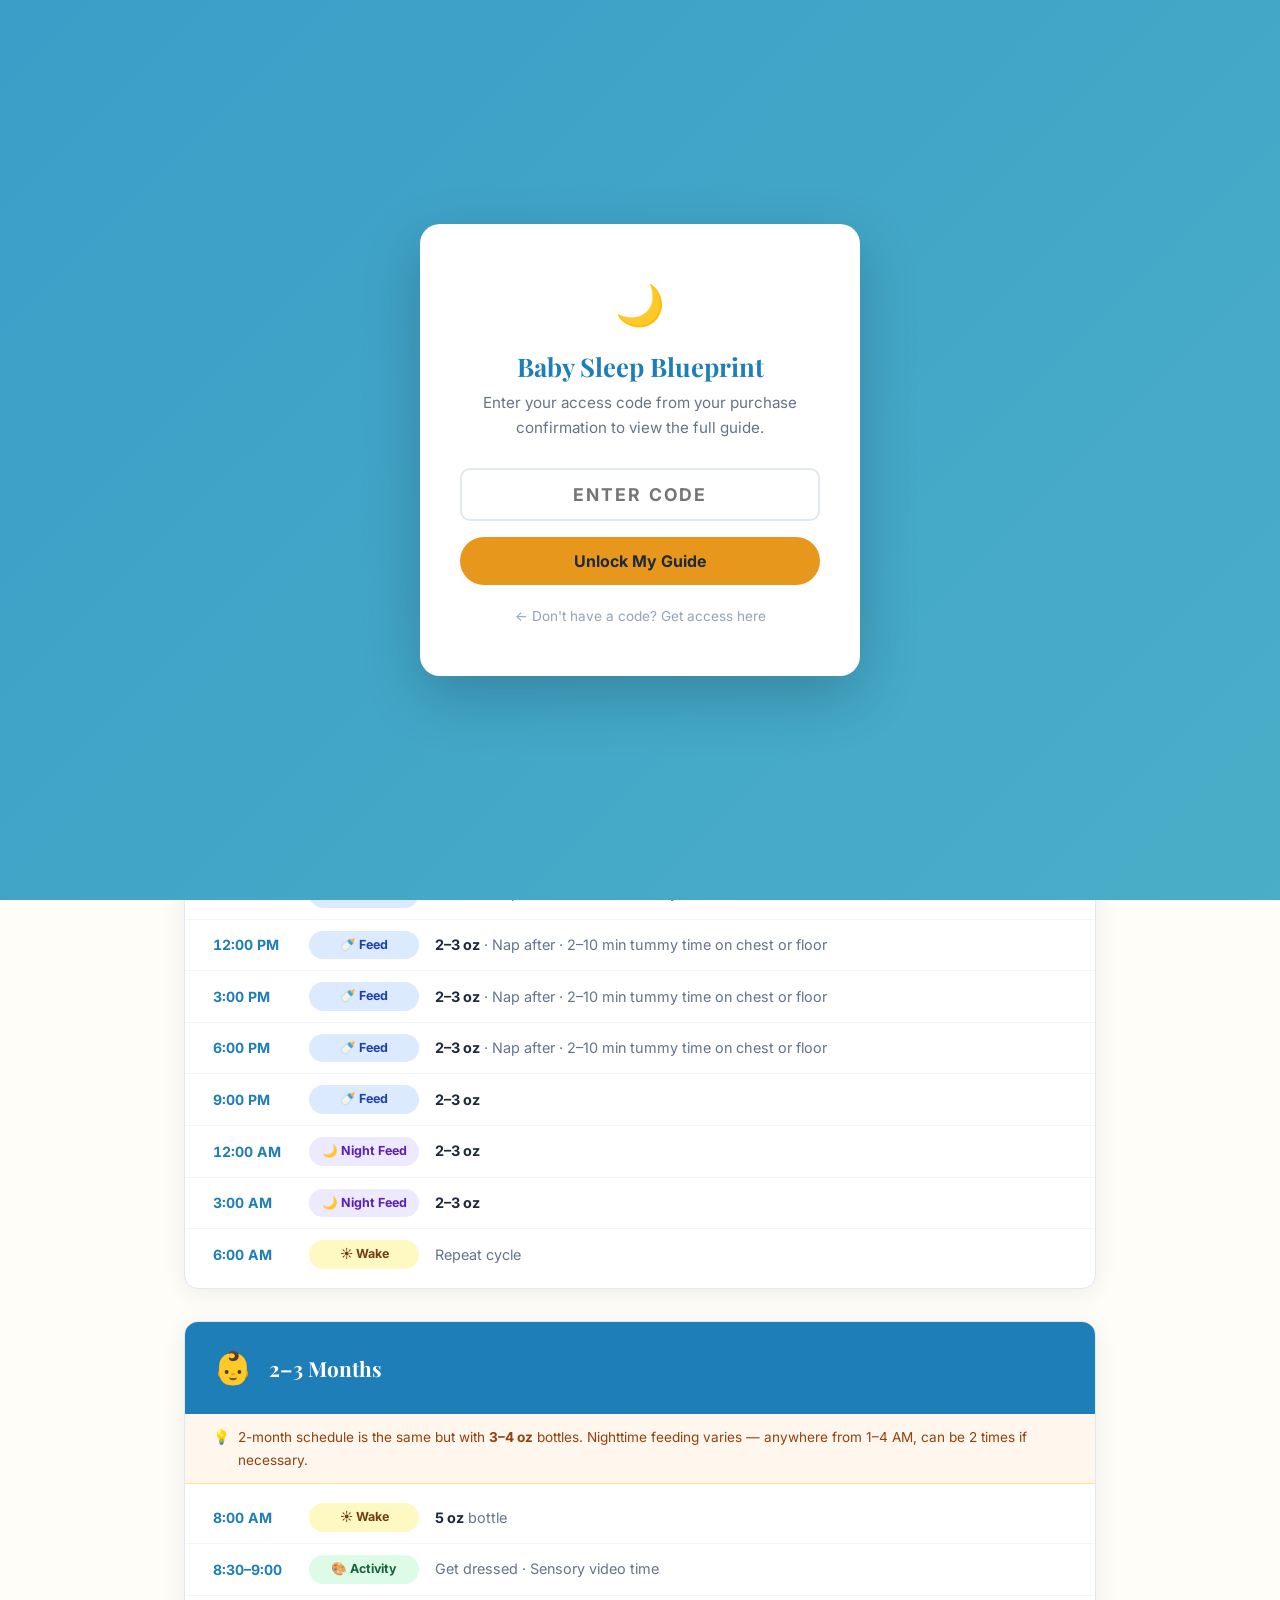
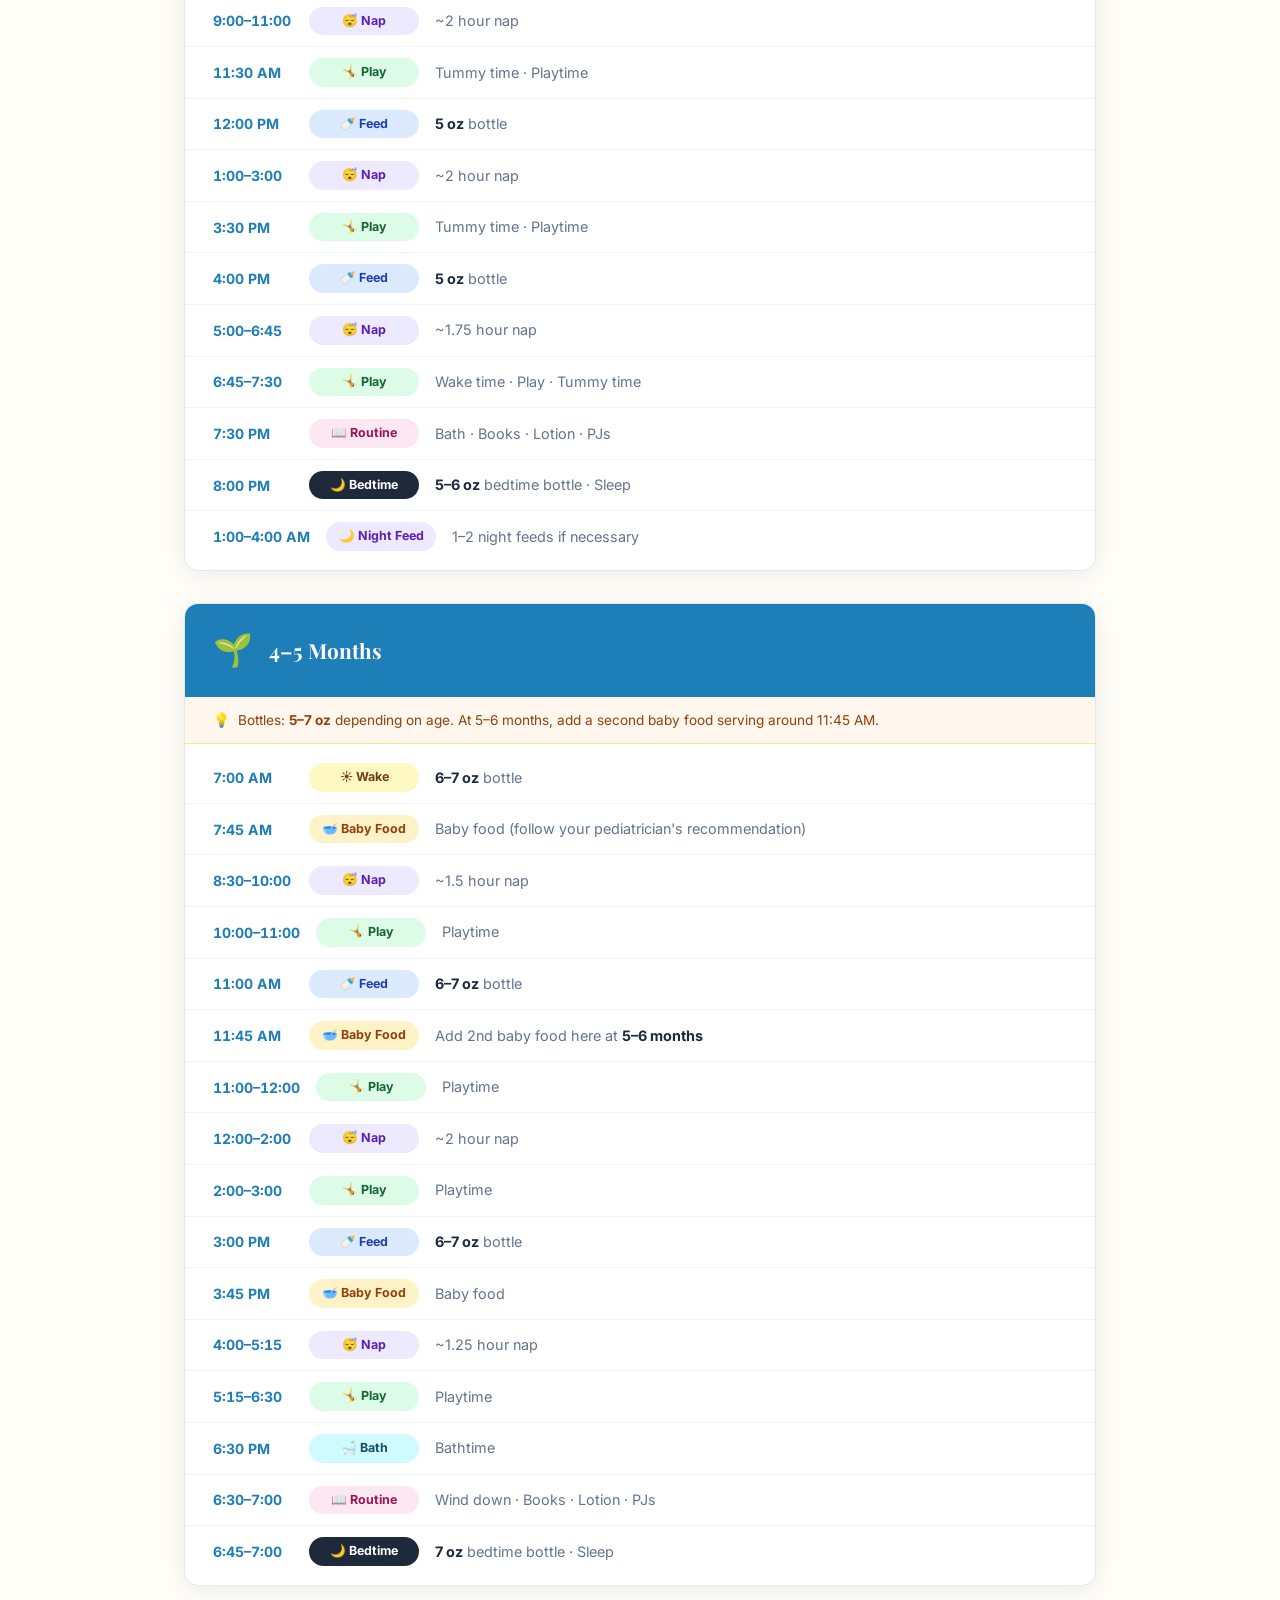
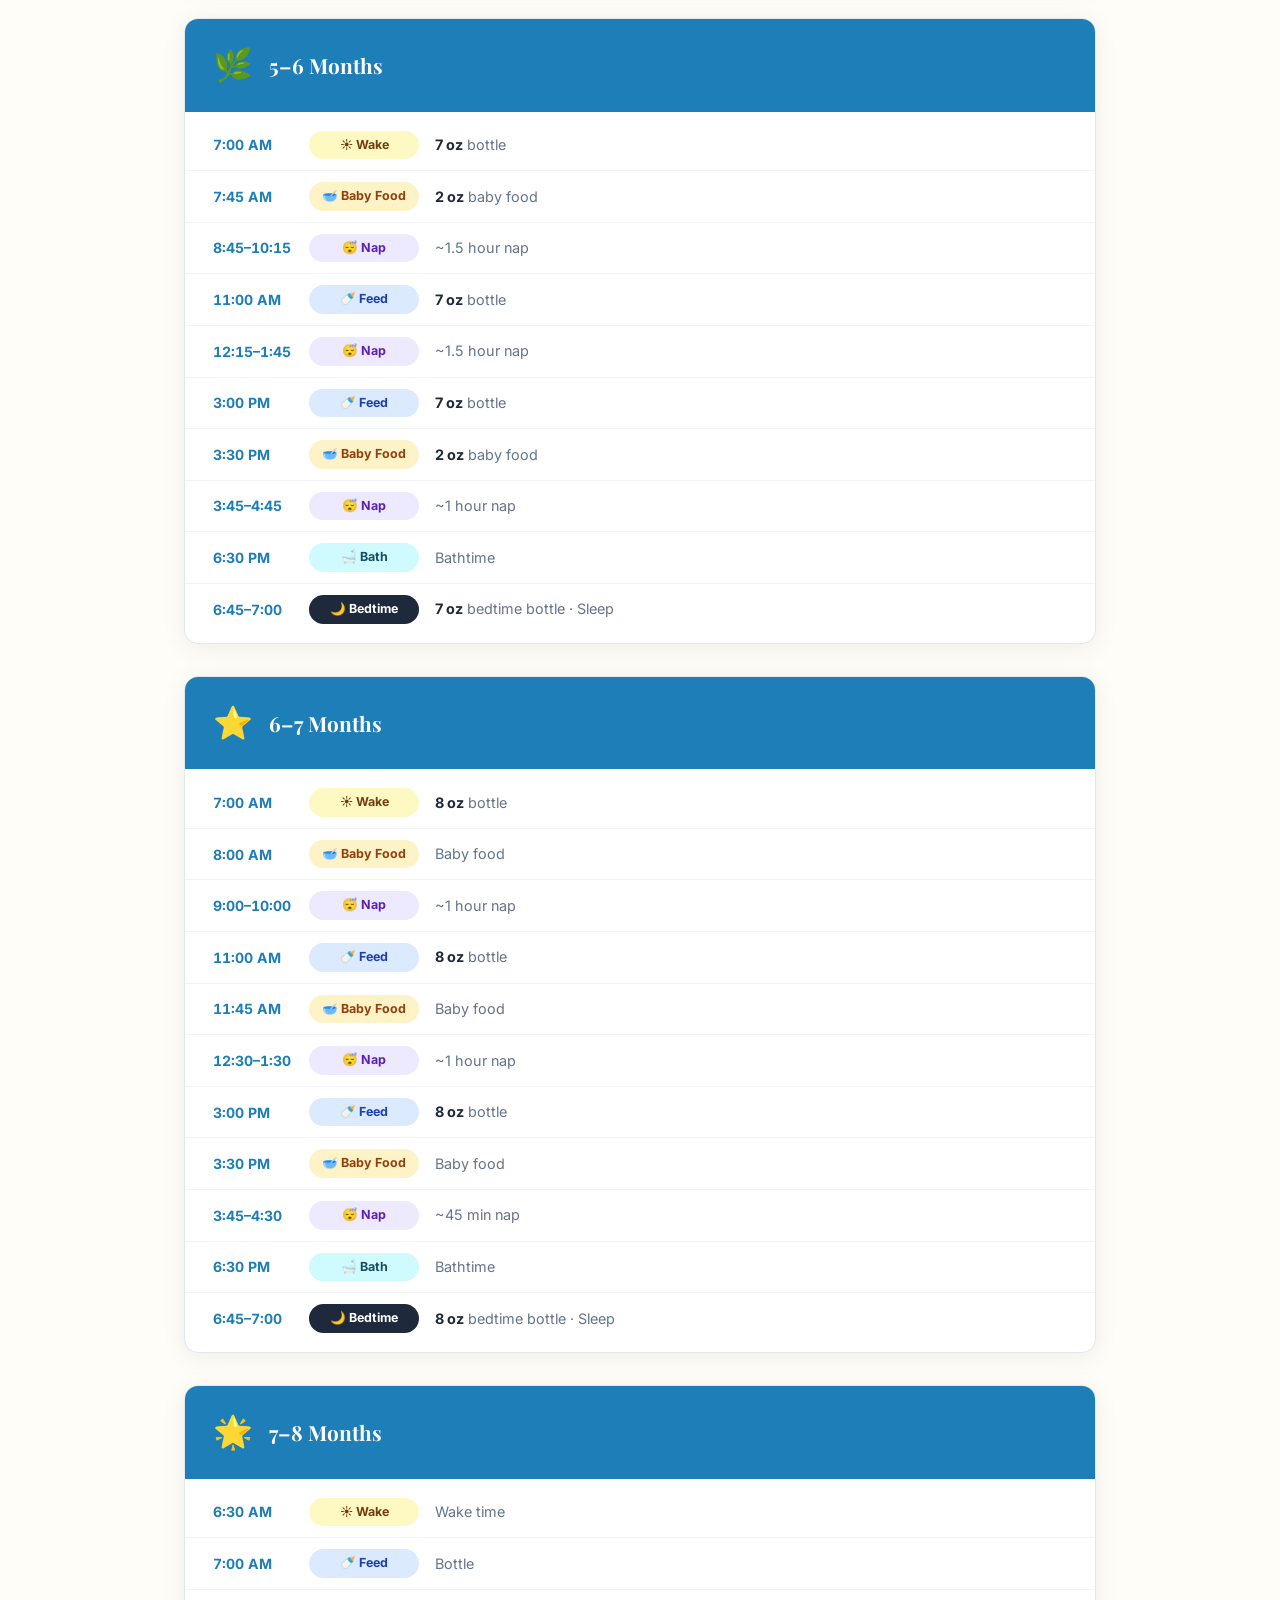
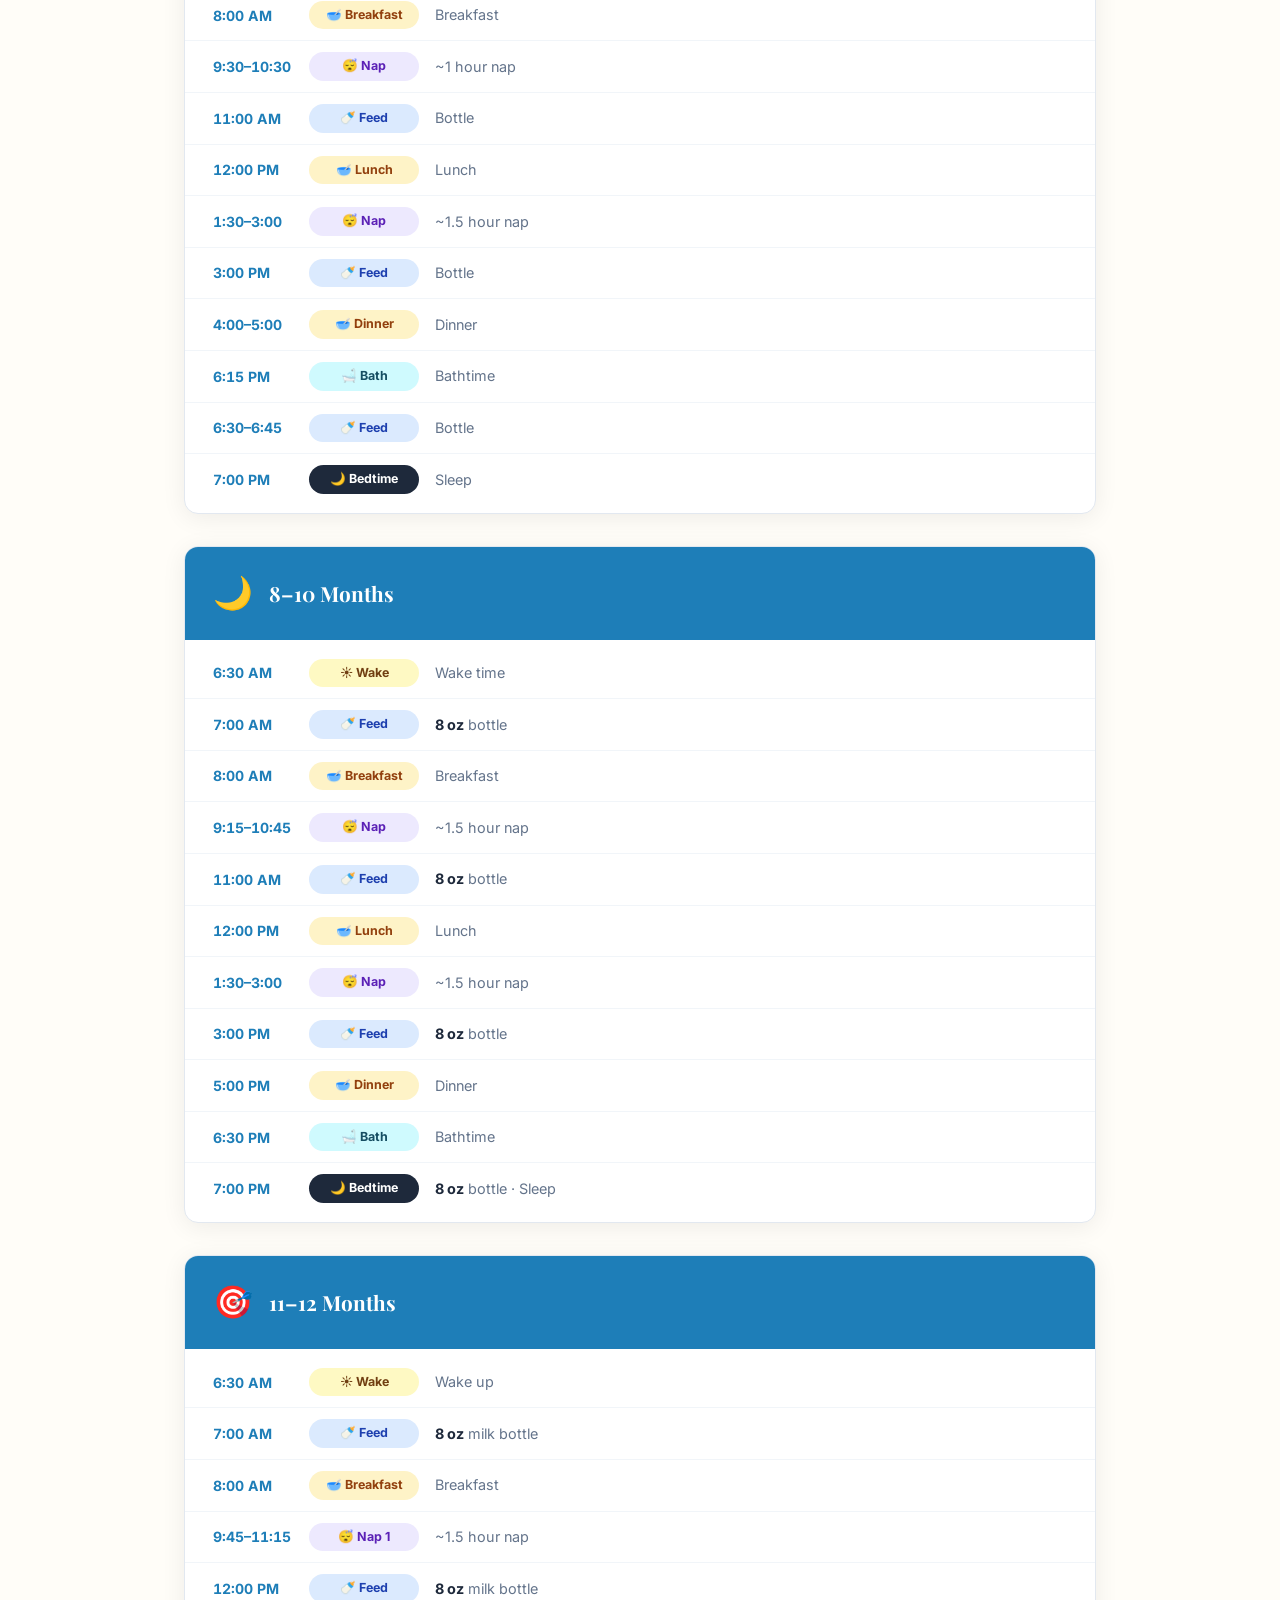
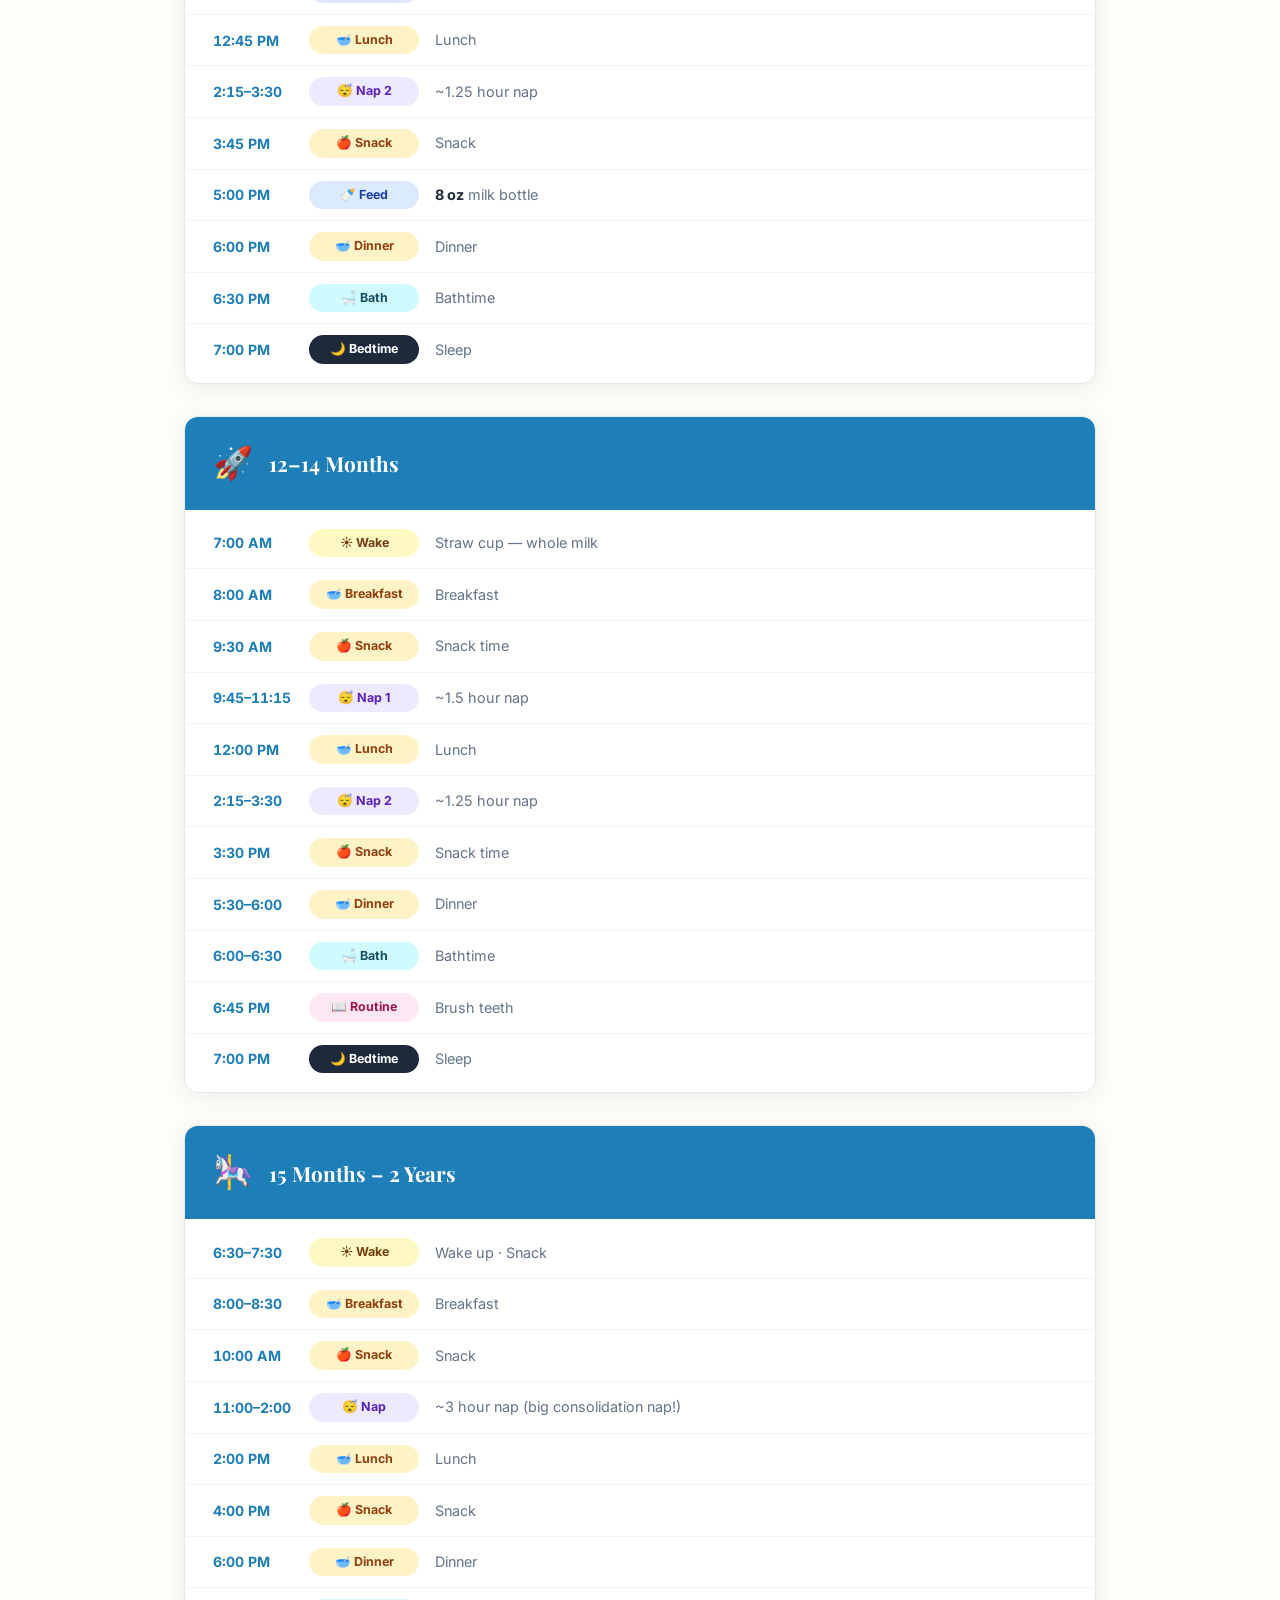
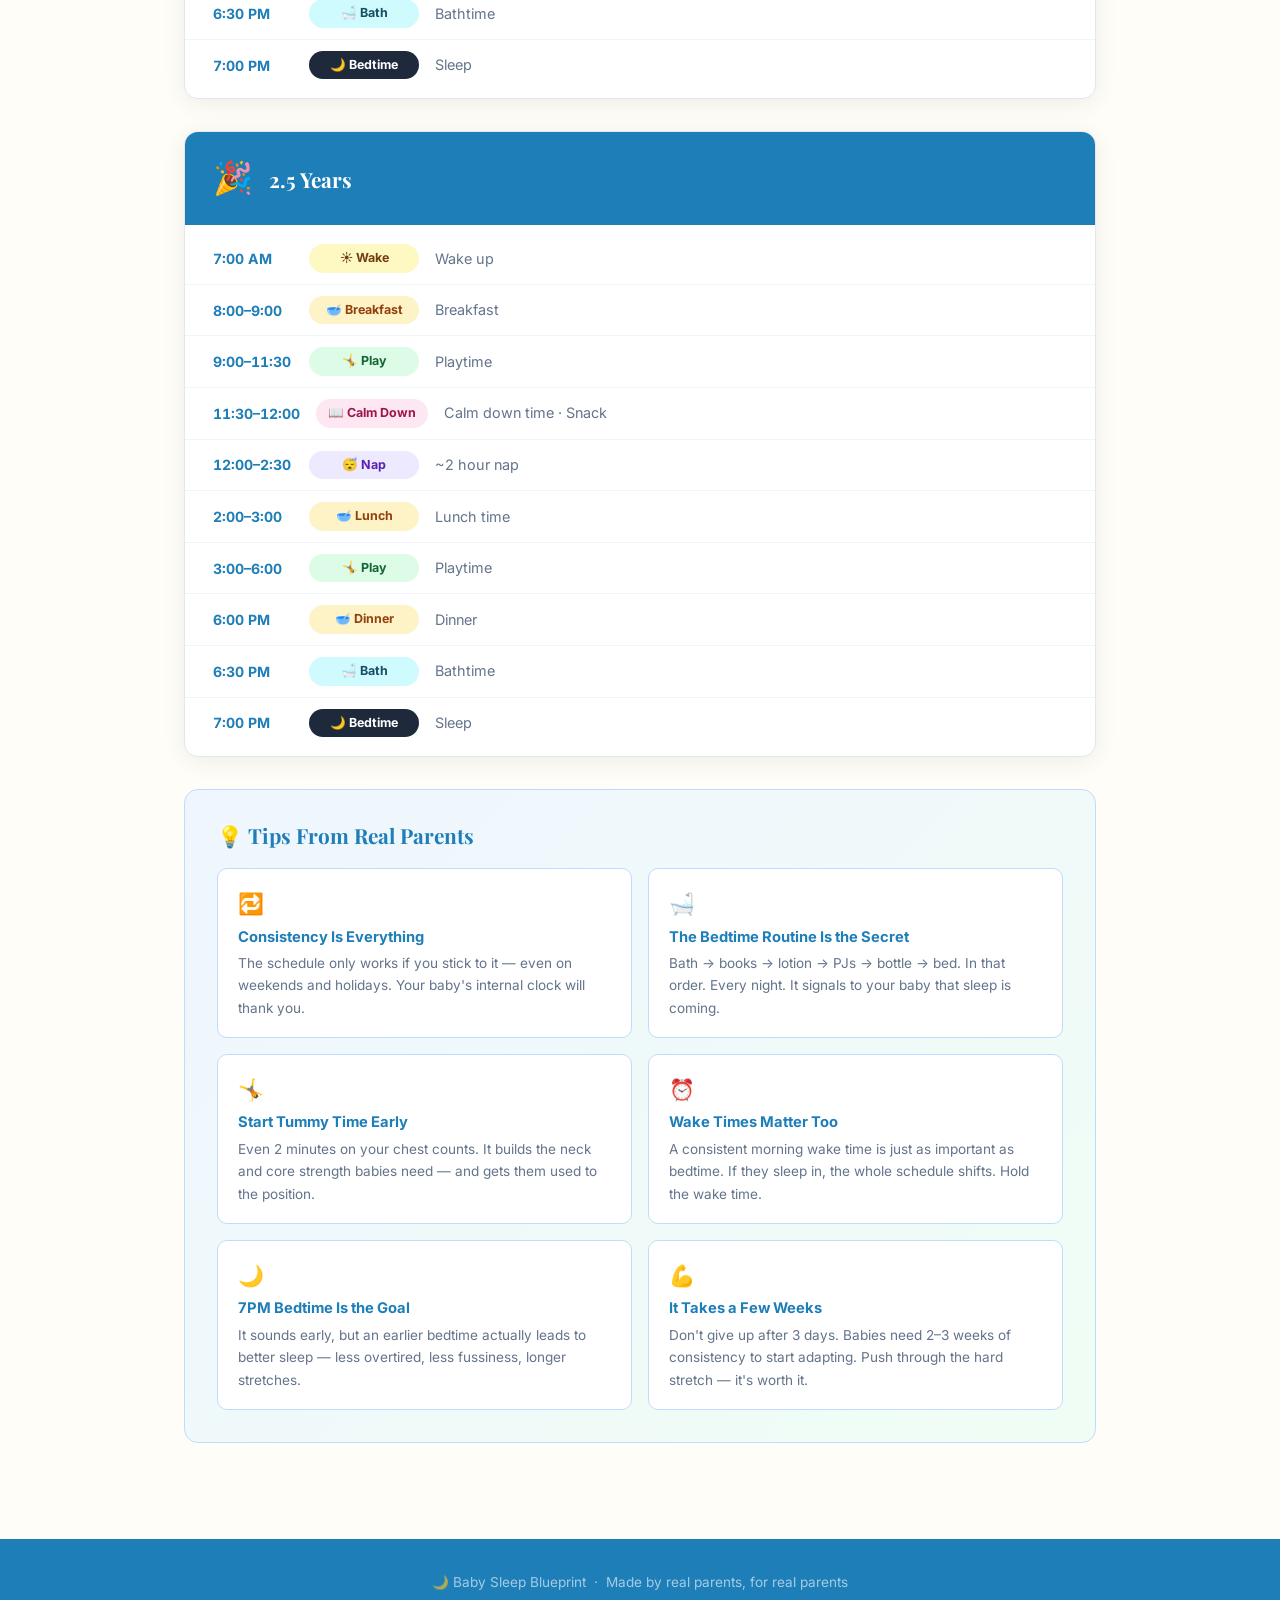
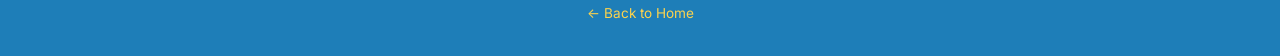
==== schedule.html @ 9515a5b6 "Add files via upload" ====
<!DOCTYPE html>
<html lang="en">
<head>
  <meta charset="UTF-8">
  <meta name="viewport" content="width=device-width, initial-scale=1.0">
  <title>Baby Sleep Blueprint — Full Schedule Guide</title>
  <link rel="stylesheet" href="style.css">
  <style>
    #access-gate {
      position: fixed; inset: 0; z-index: 9999;
      background: linear-gradient(135deg, #3A9EC8 0%, #4AAEC8 100%);
      display: flex; align-items: center; justify-content: center;
      padding: 24px;
    }
    #access-card {
      background: #fff; border-radius: 20px; padding: 48px 40px;
      max-width: 440px; width: 100%; text-align: center;
      box-shadow: 0 20px 60px rgba(0,0,0,0.2);
    }
    #access-card h2 { font-family: 'Playfair Display', serif; color: #1E7EB8; font-size: 1.6rem; margin-bottom: 8px; }
    #access-card p { color: #64748B; font-size: 0.95rem; margin-bottom: 28px; }
    #access-input {
      width: 100%; padding: 14px 18px; border: 2px solid #E2E8F0;
      border-radius: 10px; font-size: 1.1rem; text-align: center;
      letter-spacing: 0.12em; font-weight: 700; color: #1E293B;
      outline: none; font-family: 'Inter', sans-serif;
      text-transform: uppercase;
    }
    #access-input:focus { border-color: #1E7EB8; }
    #access-btn {
      margin-top: 16px; width: 100%; padding: 14px;
      background: #E8971D; color: #1E293B; border: none;
      border-radius: 50px; font-size: 1rem; font-weight: 700;
      cursor: pointer; font-family: 'Inter', sans-serif;
      transition: all 0.2s;
    }
    #access-btn:hover { transform: translateY(-2px); box-shadow: 0 6px 20px rgba(232,151,29,0.4); }
    #access-error { color: #DC2626; font-size: 0.88rem; margin-top: 12px; display: none; }
    #access-back { display: block; margin-top: 20px; color: #94A3B8; font-size: 0.85rem; text-decoration: none; }
    #access-back:hover { color: #1E7EB8; }
  </style>
</head>
<body>

<!-- ACCESS GATE -->
<div id="access-gate">
  <div id="access-card">
    <div style="font-size:2.5rem;margin-bottom:12px;">🌙</div>
    <h2>Baby Sleep Blueprint</h2>
    <p>Enter your access code from your purchase confirmation to view the full guide.</p>
    <input id="access-input" type="text" placeholder="Enter code" autocomplete="off" />
    <button id="access-btn" onclick="checkCode()">Unlock My Guide</button>
    <div id="access-error">Incorrect code. Please check your confirmation email.</div>
    <a href="index.html" id="access-back">← Don't have a code? Get access here</a>
  </div>
</div>

<script>
  const ACCESS_CODE = 'SLEEP2025';
  if (sessionStorage.getItem('bsb_unlocked') === 'true') {
    document.getElementById('access-gate').style.display = 'none';
  }
  function checkCode() {
    const val = document.getElementById('access-input').value.trim().toUpperCase();
    if (val === ACCESS_CODE) {
      sessionStorage.setItem('bsb_unlocked', 'true');
      document.getElementById('access-gate').style.display = 'none';
    } else {
      document.getElementById('access-error').style.display = 'block';
      document.getElementById('access-input').style.borderColor = '#DC2626';
    }
  }
  document.getElementById('access-input').addEventListener('keydown', function(e) {
    if (e.key === 'Enter') checkCode();
  });
</script>

<!-- NAV -->
<nav class="nav">
  <a href="index.html" class="nav-logo"><span>🌙</span> Baby Sleep Blueprint</a>
  <button class="btn-print" onclick="window.print()">🖨️ Print / Save as PDF</button>
</nav>

<!-- HEADER -->
<div class="schedule-header">
  <h1>🌙 Baby Sleep Blueprint</h1>
  <p>Your complete age-by-age feeding &amp; sleep schedule — Newborn through 2.5 Years</p>
  <div class="schedule-header-actions">
    <button class="btn-print" onclick="window.print()">🖨️ Print / Save as PDF</button>
    <a href="index.html" class="btn-print" style="text-decoration:none;">← Back to Home</a>
  </div>
</div>

<div class="schedule-page">

  <!-- TABLE OF CONTENTS -->
  <div class="schedule-toc">
    <h2>📋 Jump to a Schedule</h2>
    <div class="toc-grid">
      <a class="toc-link" href="#newborn">🐣 Newborn</a>
      <a class="toc-link" href="#2-3months">👶 2–3 Months</a>
      <a class="toc-link" href="#4-5months">🌱 4–5 Months</a>
      <a class="toc-link" href="#5-6months">🌿 5–6 Months</a>
      <a class="toc-link" href="#6-7months">⭐ 6–7 Months</a>
      <a class="toc-link" href="#7-8months">🌟 7–8 Months</a>
      <a class="toc-link" href="#8-10months">🌙 8–10 Months</a>
      <a class="toc-link" href="#11-12months">🎯 11–12 Months</a>
      <a class="toc-link" href="#12-14months">🚀 12–14 Months</a>
      <a class="toc-link" href="#15m-2years">🎠 15 Months–2 Years</a>
      <a class="toc-link" href="#2-5years">🎉 2.5 Years</a>
    </div>
  </div>

  <!-- ── 1. NEWBORN ── -->
  <div class="schedule-block" id="newborn">
    <div class="schedule-block-header">
      <span class="age-icon">🐣</span>
      <h2>Newborn</h2>
    </div>
    <div class="schedule-block-note">
      💡 <span>Nighttime feeds can be closer together. When they first came home, sometimes every hour to hour and a half. Bath every 2–4 days with a washcloth before the umbilical cord falls off.</span>
    </div>
    <div class="schedule-entries">
      <div class="schedule-entry">
        <span class="entry-time">6:00 AM</span>
        <span class="entry-badge badge-wake">☀️ Wake</span>
        <span class="entry-desc"><strong>2–3 oz</strong> bottle</span>
      </div>
      <div class="schedule-entry">
        <span class="entry-time">9:00 AM</span>
        <span class="entry-badge badge-feed">🍼 Feed</span>
        <span class="entry-desc"><strong>2–3 oz</strong> · Nap after · 2–10 min tummy time on chest or floor</span>
      </div>
      <div class="schedule-entry">
        <span class="entry-time">12:00 PM</span>
        <span class="entry-badge badge-feed">🍼 Feed</span>
        <span class="entry-desc"><strong>2–3 oz</strong> · Nap after · 2–10 min tummy time on chest or floor</span>
      </div>
      <div class="schedule-entry">
        <span class="entry-time">3:00 PM</span>
        <span class="entry-badge badge-feed">🍼 Feed</span>
        <span class="entry-desc"><strong>2–3 oz</strong> · Nap after · 2–10 min tummy time on chest or floor</span>
      </div>
      <div class="schedule-entry">
        <span class="entry-time">6:00 PM</span>
        <span class="entry-badge badge-feed">🍼 Feed</span>
        <span class="entry-desc"><strong>2–3 oz</strong> · Nap after · 2–10 min tummy time on chest or floor</span>
      </div>
      <div class="schedule-entry">
        <span class="entry-time">9:00 PM</span>
        <span class="entry-badge badge-feed">🍼 Feed</span>
        <span class="entry-desc"><strong>2–3 oz</strong></span>
      </div>
      <div class="schedule-entry">
        <span class="entry-time">12:00 AM</span>
        <span class="entry-badge badge-nap">🌙 Night Feed</span>
        <span class="entry-desc"><strong>2–3 oz</strong></span>
      </div>
      <div class="schedule-entry">
        <span class="entry-time">3:00 AM</span>
        <span class="entry-badge badge-nap">🌙 Night Feed</span>
        <span class="entry-desc"><strong>2–3 oz</strong></span>
      </div>
      <div class="schedule-entry">
        <span class="entry-time">6:00 AM</span>
        <span class="entry-badge badge-wake">☀️ Wake</span>
        <span class="entry-desc">Repeat cycle</span>
      </div>
    </div>
  </div>

  <!-- ── 2. 2/3 MONTHS ── -->
  <div class="schedule-block" id="2-3months">
    <div class="schedule-block-header">
      <span class="age-icon">👶</span>
      <h2>2–3 Months</h2>
    </div>
    <div class="schedule-block-note">
      💡 <span>2-month schedule is the same but with <strong>3–4 oz</strong> bottles. Nighttime feeding varies — anywhere from 1–4 AM, can be 2 times if necessary.</span>
    </div>
    <div class="schedule-entries">
      <div class="schedule-entry">
        <span class="entry-time">8:00 AM</span>
        <span class="entry-badge badge-wake">☀️ Wake</span>
        <span class="entry-desc"><strong>5 oz</strong> bottle</span>
      </div>
      <div class="schedule-entry">
        <span class="entry-time">8:30–9:00</span>
        <span class="entry-badge badge-play">🎨 Activity</span>
        <span class="entry-desc">Get dressed · Sensory video time</span>
      </div>
      <div class="schedule-entry">
        <span class="entry-time">9:00–11:00</span>
        <span class="entry-badge badge-nap">😴 Nap</span>
        <span class="entry-desc">~2 hour nap</span>
      </div>
      <div class="schedule-entry">
        <span class="entry-time">11:30 AM</span>
        <span class="entry-badge badge-play">🤸 Play</span>
        <span class="entry-desc">Tummy time · Playtime</span>
      </div>
      <div class="schedule-entry">
        <span class="entry-time">12:00 PM</span>
        <span class="entry-badge badge-feed">🍼 Feed</span>
        <span class="entry-desc"><strong>5 oz</strong> bottle</span>
      </div>
      <div class="schedule-entry">
        <span class="entry-time">1:00–3:00</span>
        <span class="entry-badge badge-nap">😴 Nap</span>
        <span class="entry-desc">~2 hour nap</span>
      </div>
      <div class="schedule-entry">
        <span class="entry-time">3:30 PM</span>
        <span class="entry-badge badge-play">🤸 Play</span>
        <span class="entry-desc">Tummy time · Playtime</span>
      </div>
      <div class="schedule-entry">
        <span class="entry-time">4:00 PM</span>
        <span class="entry-badge badge-feed">🍼 Feed</span>
        <span class="entry-desc"><strong>5 oz</strong> bottle</span>
      </div>
      <div class="schedule-entry">
        <span class="entry-time">5:00–6:45</span>
        <span class="entry-badge badge-nap">😴 Nap</span>
        <span class="entry-desc">~1.75 hour nap</span>
      </div>
      <div class="schedule-entry">
        <span class="entry-time">6:45–7:30</span>
        <span class="entry-badge badge-play">🤸 Play</span>
        <span class="entry-desc">Wake time · Play · Tummy time</span>
      </div>
      <div class="schedule-entry">
        <span class="entry-time">7:30 PM</span>
        <span class="entry-badge badge-routine">📖 Routine</span>
        <span class="entry-desc">Bath · Books · Lotion · PJs</span>
      </div>
      <div class="schedule-entry">
        <span class="entry-time">8:00 PM</span>
        <span class="entry-badge badge-bedtime">🌙 Bedtime</span>
        <span class="entry-desc"><strong>5–6 oz</strong> bedtime bottle · Sleep</span>
      </div>
      <div class="schedule-entry">
        <span class="entry-time">1:00–4:00 AM</span>
        <span class="entry-badge badge-nap">🌙 Night Feed</span>
        <span class="entry-desc">1–2 night feeds if necessary</span>
      </div>
    </div>
  </div>

  <!-- ── 3. 4/5 MONTHS ── -->
  <div class="schedule-block" id="4-5months">
    <div class="schedule-block-header">
      <span class="age-icon">🌱</span>
      <h2>4–5 Months</h2>
    </div>
    <div class="schedule-block-note">
      💡 <span>Bottles: <strong>5–7 oz</strong> depending on age. At 5–6 months, add a second baby food serving around 11:45 AM.</span>
    </div>
    <div class="schedule-entries">
      <div class="schedule-entry">
        <span class="entry-time">7:00 AM</span>
        <span class="entry-badge badge-wake">☀️ Wake</span>
        <span class="entry-desc"><strong>6–7 oz</strong> bottle</span>
      </div>
      <div class="schedule-entry">
        <span class="entry-time">7:45 AM</span>
        <span class="entry-badge badge-meal">🥣 Baby Food</span>
        <span class="entry-desc">Baby food (follow your pediatrician's recommendation)</span>
      </div>
      <div class="schedule-entry">
        <span class="entry-time">8:30–10:00</span>
        <span class="entry-badge badge-nap">😴 Nap</span>
        <span class="entry-desc">~1.5 hour nap</span>
      </div>
      <div class="schedule-entry">
        <span class="entry-time">10:00–11:00</span>
        <span class="entry-badge badge-play">🤸 Play</span>
        <span class="entry-desc">Playtime</span>
      </div>
      <div class="schedule-entry">
        <span class="entry-time">11:00 AM</span>
        <span class="entry-badge badge-feed">🍼 Feed</span>
        <span class="entry-desc"><strong>6–7 oz</strong> bottle</span>
      </div>
      <div class="schedule-entry">
        <span class="entry-time">11:45 AM</span>
        <span class="entry-badge badge-meal">🥣 Baby Food</span>
        <span class="entry-desc">Add 2nd baby food here at <strong>5–6 months</strong></span>
      </div>
      <div class="schedule-entry">
        <span class="entry-time">11:00–12:00</span>
        <span class="entry-badge badge-play">🤸 Play</span>
        <span class="entry-desc">Playtime</span>
      </div>
      <div class="schedule-entry">
        <span class="entry-time">12:00–2:00</span>
        <span class="entry-badge badge-nap">😴 Nap</span>
        <span class="entry-desc">~2 hour nap</span>
      </div>
      <div class="schedule-entry">
        <span class="entry-time">2:00–3:00</span>
        <span class="entry-badge badge-play">🤸 Play</span>
        <span class="entry-desc">Playtime</span>
      </div>
      <div class="schedule-entry">
        <span class="entry-time">3:00 PM</span>
        <span class="entry-badge badge-feed">🍼 Feed</span>
        <span class="entry-desc"><strong>6–7 oz</strong> bottle</span>
      </div>
      <div class="schedule-entry">
        <span class="entry-time">3:45 PM</span>
        <span class="entry-badge badge-meal">🥣 Baby Food</span>
        <span class="entry-desc">Baby food</span>
      </div>
      <div class="schedule-entry">
        <span class="entry-time">4:00–5:15</span>
        <span class="entry-badge badge-nap">😴 Nap</span>
        <span class="entry-desc">~1.25 hour nap</span>
      </div>
      <div class="schedule-entry">
        <span class="entry-time">5:15–6:30</span>
        <span class="entry-badge badge-play">🤸 Play</span>
        <span class="entry-desc">Playtime</span>
      </div>
      <div class="schedule-entry">
        <span class="entry-time">6:30 PM</span>
        <span class="entry-badge badge-bath">🛁 Bath</span>
        <span class="entry-desc">Bathtime</span>
      </div>
      <div class="schedule-entry">
        <span class="entry-time">6:30–7:00</span>
        <span class="entry-badge badge-routine">📖 Routine</span>
        <span class="entry-desc">Wind down · Books · Lotion · PJs</span>
      </div>
      <div class="schedule-entry">
        <span class="entry-time">6:45–7:00</span>
        <span class="entry-badge badge-bedtime">🌙 Bedtime</span>
        <span class="entry-desc"><strong>7 oz</strong> bedtime bottle · Sleep</span>
      </div>
    </div>
  </div>

  <!-- ── 4. 5/6 MONTHS ── -->
  <div class="schedule-block" id="5-6months">
    <div class="schedule-block-header">
      <span class="age-icon">🌿</span>
      <h2>5–6 Months</h2>
    </div>
    <div class="schedule-entries">
      <div class="schedule-entry">
        <span class="entry-time">7:00 AM</span>
        <span class="entry-badge badge-wake">☀️ Wake</span>
        <span class="entry-desc"><strong>7 oz</strong> bottle</span>
      </div>
      <div class="schedule-entry">
        <span class="entry-time">7:45 AM</span>
        <span class="entry-badge badge-meal">🥣 Baby Food</span>
        <span class="entry-desc"><strong>2 oz</strong> baby food</span>
      </div>
      <div class="schedule-entry">
        <span class="entry-time">8:45–10:15</span>
        <span class="entry-badge badge-nap">😴 Nap</span>
        <span class="entry-desc">~1.5 hour nap</span>
      </div>
      <div class="schedule-entry">
        <span class="entry-time">11:00 AM</span>
        <span class="entry-badge badge-feed">🍼 Feed</span>
        <span class="entry-desc"><strong>7 oz</strong> bottle</span>
      </div>
      <div class="schedule-entry">
        <span class="entry-time">12:15–1:45</span>
        <span class="entry-badge badge-nap">😴 Nap</span>
        <span class="entry-desc">~1.5 hour nap</span>
      </div>
      <div class="schedule-entry">
        <span class="entry-time">3:00 PM</span>
        <span class="entry-badge badge-feed">🍼 Feed</span>
        <span class="entry-desc"><strong>7 oz</strong> bottle</span>
      </div>
      <div class="schedule-entry">
        <span class="entry-time">3:30 PM</span>
        <span class="entry-badge badge-meal">🥣 Baby Food</span>
        <span class="entry-desc"><strong>2 oz</strong> baby food</span>
      </div>
      <div class="schedule-entry">
        <span class="entry-time">3:45–4:45</span>
        <span class="entry-badge badge-nap">😴 Nap</span>
        <span class="entry-desc">~1 hour nap</span>
      </div>
      <div class="schedule-entry">
        <span class="entry-time">6:30 PM</span>
        <span class="entry-badge badge-bath">🛁 Bath</span>
        <span class="entry-desc">Bathtime</span>
      </div>
      <div class="schedule-entry">
        <span class="entry-time">6:45–7:00</span>
        <span class="entry-badge badge-bedtime">🌙 Bedtime</span>
        <span class="entry-desc"><strong>7 oz</strong> bedtime bottle · Sleep</span>
      </div>
    </div>
  </div>

  <!-- ── 5. 6/7 MONTHS ── -->
  <div class="schedule-block" id="6-7months">
    <div class="schedule-block-header">
      <span class="age-icon">⭐</span>
      <h2>6–7 Months</h2>
    </div>
    <div class="schedule-entries">
      <div class="schedule-entry">
        <span class="entry-time">7:00 AM</span>
        <span class="entry-badge badge-wake">☀️ Wake</span>
        <span class="entry-desc"><strong>8 oz</strong> bottle</span>
      </div>
      <div class="schedule-entry">
        <span class="entry-time">8:00 AM</span>
        <span class="entry-badge badge-meal">🥣 Baby Food</span>
        <span class="entry-desc">Baby food</span>
      </div>
      <div class="schedule-entry">
        <span class="entry-time">9:00–10:00</span>
        <span class="entry-badge badge-nap">😴 Nap</span>
        <span class="entry-desc">~1 hour nap</span>
      </div>
      <div class="schedule-entry">
        <span class="entry-time">11:00 AM</span>
        <span class="entry-badge badge-feed">🍼 Feed</span>
        <span class="entry-desc"><strong>8 oz</strong> bottle</span>
      </div>
      <div class="schedule-entry">
        <span class="entry-time">11:45 AM</span>
        <span class="entry-badge badge-meal">🥣 Baby Food</span>
        <span class="entry-desc">Baby food</span>
      </div>
      <div class="schedule-entry">
        <span class="entry-time">12:30–1:30</span>
        <span class="entry-badge badge-nap">😴 Nap</span>
        <span class="entry-desc">~1 hour nap</span>
      </div>
      <div class="schedule-entry">
        <span class="entry-time">3:00 PM</span>
        <span class="entry-badge badge-feed">🍼 Feed</span>
        <span class="entry-desc"><strong>8 oz</strong> bottle</span>
      </div>
      <div class="schedule-entry">
        <span class="entry-time">3:30 PM</span>
        <span class="entry-badge badge-meal">🥣 Baby Food</span>
        <span class="entry-desc">Baby food</span>
      </div>
      <div class="schedule-entry">
        <span class="entry-time">3:45–4:30</span>
        <span class="entry-badge badge-nap">😴 Nap</span>
        <span class="entry-desc">~45 min nap</span>
      </div>
      <div class="schedule-entry">
        <span class="entry-time">6:30 PM</span>
        <span class="entry-badge badge-bath">🛁 Bath</span>
        <span class="entry-desc">Bathtime</span>
      </div>
      <div class="schedule-entry">
        <span class="entry-time">6:45–7:00</span>
        <span class="entry-badge badge-bedtime">🌙 Bedtime</span>
        <span class="entry-desc"><strong>8 oz</strong> bedtime bottle · Sleep</span>
      </div>
    </div>
  </div>

  <!-- ── 6. 7/8 MONTHS ── -->
  <div class="schedule-block" id="7-8months">
    <div class="schedule-block-header">
      <span class="age-icon">🌟</span>
      <h2>7–8 Months</h2>
    </div>
    <div class="schedule-entries">
      <div class="schedule-entry">
        <span class="entry-time">6:30 AM</span>
        <span class="entry-badge badge-wake">☀️ Wake</span>
        <span class="entry-desc">Wake time</span>
      </div>
      <div class="schedule-entry">
        <span class="entry-time">7:00 AM</span>
        <span class="entry-badge badge-feed">🍼 Feed</span>
        <span class="entry-desc">Bottle</span>
      </div>
      <div class="schedule-entry">
        <span class="entry-time">8:00 AM</span>
        <span class="entry-badge badge-meal">🥣 Breakfast</span>
        <span class="entry-desc">Breakfast</span>
      </div>
      <div class="schedule-entry">
        <span class="entry-time">9:30–10:30</span>
        <span class="entry-badge badge-nap">😴 Nap</span>
        <span class="entry-desc">~1 hour nap</span>
      </div>
      <div class="schedule-entry">
        <span class="entry-time">11:00 AM</span>
        <span class="entry-badge badge-feed">🍼 Feed</span>
        <span class="entry-desc">Bottle</span>
      </div>
      <div class="schedule-entry">
        <span class="entry-time">12:00 PM</span>
        <span class="entry-badge badge-meal">🥣 Lunch</span>
        <span class="entry-desc">Lunch</span>
      </div>
      <div class="schedule-entry">
        <span class="entry-time">1:30–3:00</span>
        <span class="entry-badge badge-nap">😴 Nap</span>
        <span class="entry-desc">~1.5 hour nap</span>
      </div>
      <div class="schedule-entry">
        <span class="entry-time">3:00 PM</span>
        <span class="entry-badge badge-feed">🍼 Feed</span>
        <span class="entry-desc">Bottle</span>
      </div>
      <div class="schedule-entry">
        <span class="entry-time">4:00–5:00</span>
        <span class="entry-badge badge-meal">🥣 Dinner</span>
        <span class="entry-desc">Dinner</span>
      </div>
      <div class="schedule-entry">
        <span class="entry-time">6:15 PM</span>
        <span class="entry-badge badge-bath">🛁 Bath</span>
        <span class="entry-desc">Bathtime</span>
      </div>
      <div class="schedule-entry">
        <span class="entry-time">6:30–6:45</span>
        <span class="entry-badge badge-feed">🍼 Feed</span>
        <span class="entry-desc">Bottle</span>
      </div>
      <div class="schedule-entry">
        <span class="entry-time">7:00 PM</span>
        <span class="entry-badge badge-bedtime">🌙 Bedtime</span>
        <span class="entry-desc">Sleep</span>
      </div>
    </div>
  </div>

  <!-- ── 7. 8/9/10 MONTHS ── -->
  <div class="schedule-block" id="8-10months">
    <div class="schedule-block-header">
      <span class="age-icon">🌙</span>
      <h2>8–10 Months</h2>
    </div>
    <div class="schedule-entries">
      <div class="schedule-entry">
        <span class="entry-time">6:30 AM</span>
        <span class="entry-badge badge-wake">☀️ Wake</span>
        <span class="entry-desc">Wake time</span>
      </div>
      <div class="schedule-entry">
        <span class="entry-time">7:00 AM</span>
        <span class="entry-badge badge-feed">🍼 Feed</span>
        <span class="entry-desc"><strong>8 oz</strong> bottle</span>
      </div>
      <div class="schedule-entry">
        <span class="entry-time">8:00 AM</span>
        <span class="entry-badge badge-meal">🥣 Breakfast</span>
        <span class="entry-desc">Breakfast</span>
      </div>
      <div class="schedule-entry">
        <span class="entry-time">9:15–10:45</span>
        <span class="entry-badge badge-nap">😴 Nap</span>
        <span class="entry-desc">~1.5 hour nap</span>
      </div>
      <div class="schedule-entry">
        <span class="entry-time">11:00 AM</span>
        <span class="entry-badge badge-feed">🍼 Feed</span>
        <span class="entry-desc"><strong>8 oz</strong> bottle</span>
      </div>
      <div class="schedule-entry">
        <span class="entry-time">12:00 PM</span>
        <span class="entry-badge badge-meal">🥣 Lunch</span>
        <span class="entry-desc">Lunch</span>
      </div>
      <div class="schedule-entry">
        <span class="entry-time">1:30–3:00</span>
        <span class="entry-badge badge-nap">😴 Nap</span>
        <span class="entry-desc">~1.5 hour nap</span>
      </div>
      <div class="schedule-entry">
        <span class="entry-time">3:00 PM</span>
        <span class="entry-badge badge-feed">🍼 Feed</span>
        <span class="entry-desc"><strong>8 oz</strong> bottle</span>
      </div>
      <div class="schedule-entry">
        <span class="entry-time">5:00 PM</span>
        <span class="entry-badge badge-meal">🥣 Dinner</span>
        <span class="entry-desc">Dinner</span>
      </div>
      <div class="schedule-entry">
        <span class="entry-time">6:30 PM</span>
        <span class="entry-badge badge-bath">🛁 Bath</span>
        <span class="entry-desc">Bathtime</span>
      </div>
      <div class="schedule-entry">
        <span class="entry-time">7:00 PM</span>
        <span class="entry-badge badge-bedtime">🌙 Bedtime</span>
        <span class="entry-desc"><strong>8 oz</strong> bottle · Sleep</span>
      </div>
    </div>
  </div>

  <!-- ── 8. 11/12 MONTHS ── -->
  <div class="schedule-block" id="11-12months">
    <div class="schedule-block-header">
      <span class="age-icon">🎯</span>
      <h2>11–12 Months</h2>
    </div>
    <div class="schedule-entries">
      <div class="schedule-entry">
        <span class="entry-time">6:30 AM</span>
        <span class="entry-badge badge-wake">☀️ Wake</span>
        <span class="entry-desc">Wake up</span>
      </div>
      <div class="schedule-entry">
        <span class="entry-time">7:00 AM</span>
        <span class="entry-badge badge-feed">🍼 Feed</span>
        <span class="entry-desc"><strong>8 oz</strong> milk bottle</span>
      </div>
      <div class="schedule-entry">
        <span class="entry-time">8:00 AM</span>
        <span class="entry-badge badge-meal">🥣 Breakfast</span>
        <span class="entry-desc">Breakfast</span>
      </div>
      <div class="schedule-entry">
        <span class="entry-time">9:45–11:15</span>
        <span class="entry-badge badge-nap">😴 Nap 1</span>
        <span class="entry-desc">~1.5 hour nap</span>
      </div>
      <div class="schedule-entry">
        <span class="entry-time">12:00 PM</span>
        <span class="entry-badge badge-feed">🍼 Feed</span>
        <span class="entry-desc"><strong>8 oz</strong> milk bottle</span>
      </div>
      <div class="schedule-entry">
        <span class="entry-time">12:45 PM</span>
        <span class="entry-badge badge-meal">🥣 Lunch</span>
        <span class="entry-desc">Lunch</span>
      </div>
      <div class="schedule-entry">
        <span class="entry-time">2:15–3:30</span>
        <span class="entry-badge badge-nap">😴 Nap 2</span>
        <span class="entry-desc">~1.25 hour nap</span>
      </div>
      <div class="schedule-entry">
        <span class="entry-time">3:45 PM</span>
        <span class="entry-badge badge-meal">🍎 Snack</span>
        <span class="entry-desc">Snack</span>
      </div>
      <div class="schedule-entry">
        <span class="entry-time">5:00 PM</span>
        <span class="entry-badge badge-feed">🍼 Feed</span>
        <span class="entry-desc"><strong>8 oz</strong> milk bottle</span>
      </div>
      <div class="schedule-entry">
        <span class="entry-time">6:00 PM</span>
        <span class="entry-badge badge-meal">🥣 Dinner</span>
        <span class="entry-desc">Dinner</span>
      </div>
      <div class="schedule-entry">
        <span class="entry-time">6:30 PM</span>
        <span class="entry-badge badge-bath">🛁 Bath</span>
        <span class="entry-desc">Bathtime</span>
      </div>
      <div class="schedule-entry">
        <span class="entry-time">7:00 PM</span>
        <span class="entry-badge badge-bedtime">🌙 Bedtime</span>
        <span class="entry-desc">Sleep</span>
      </div>
    </div>
  </div>

  <!-- ── 9. 12/13/14 MONTHS ── -->
  <div class="schedule-block" id="12-14months">
    <div class="schedule-block-header">
      <span class="age-icon">🚀</span>
      <h2>12–14 Months</h2>
    </div>
    <div class="schedule-entries">
      <div class="schedule-entry">
        <span class="entry-time">7:00 AM</span>
        <span class="entry-badge badge-wake">☀️ Wake</span>
        <span class="entry-desc">Straw cup — whole milk</span>
      </div>
      <div class="schedule-entry">
        <span class="entry-time">8:00 AM</span>
        <span class="entry-badge badge-meal">🥣 Breakfast</span>
        <span class="entry-desc">Breakfast</span>
      </div>
      <div class="schedule-entry">
        <span class="entry-time">9:30 AM</span>
        <span class="entry-badge badge-meal">🍎 Snack</span>
        <span class="entry-desc">Snack time</span>
      </div>
      <div class="schedule-entry">
        <span class="entry-time">9:45–11:15</span>
        <span class="entry-badge badge-nap">😴 Nap 1</span>
        <span class="entry-desc">~1.5 hour nap</span>
      </div>
      <div class="schedule-entry">
        <span class="entry-time">12:00 PM</span>
        <span class="entry-badge badge-meal">🥣 Lunch</span>
        <span class="entry-desc">Lunch</span>
      </div>
      <div class="schedule-entry">
        <span class="entry-time">2:15–3:30</span>
        <span class="entry-badge badge-nap">😴 Nap 2</span>
        <span class="entry-desc">~1.25 hour nap</span>
      </div>
      <div class="schedule-entry">
        <span class="entry-time">3:30 PM</span>
        <span class="entry-badge badge-meal">🍎 Snack</span>
        <span class="entry-desc">Snack time</span>
      </div>
      <div class="schedule-entry">
        <span class="entry-time">5:30–6:00</span>
        <span class="entry-badge badge-meal">🥣 Dinner</span>
        <span class="entry-desc">Dinner</span>
      </div>
      <div class="schedule-entry">
        <span class="entry-time">6:00–6:30</span>
        <span class="entry-badge badge-bath">🛁 Bath</span>
        <span class="entry-desc">Bathtime</span>
      </div>
      <div class="schedule-entry">
        <span class="entry-time">6:45 PM</span>
        <span class="entry-badge badge-routine">📖 Routine</span>
        <span class="entry-desc">Brush teeth</span>
      </div>
      <div class="schedule-entry">
        <span class="entry-time">7:00 PM</span>
        <span class="entry-badge badge-bedtime">🌙 Bedtime</span>
        <span class="entry-desc">Sleep</span>
      </div>
    </div>
  </div>

  <!-- ── 10. 15 MONTHS – 2 YEARS ── -->
  <div class="schedule-block" id="15m-2years">
    <div class="schedule-block-header">
      <span class="age-icon">🎠</span>
      <h2>15 Months – 2 Years</h2>
    </div>
    <div class="schedule-entries">
      <div class="schedule-entry">
        <span class="entry-time">6:30–7:30</span>
        <span class="entry-badge badge-wake">☀️ Wake</span>
        <span class="entry-desc">Wake up · Snack</span>
      </div>
      <div class="schedule-entry">
        <span class="entry-time">8:00–8:30</span>
        <span class="entry-badge badge-meal">🥣 Breakfast</span>
        <span class="entry-desc">Breakfast</span>
      </div>
      <div class="schedule-entry">
        <span class="entry-time">10:00 AM</span>
        <span class="entry-badge badge-meal">🍎 Snack</span>
        <span class="entry-desc">Snack</span>
      </div>
      <div class="schedule-entry">
        <span class="entry-time">11:00–2:00</span>
        <span class="entry-badge badge-nap">😴 Nap</span>
        <span class="entry-desc">~3 hour nap (big consolidation nap!)</span>
      </div>
      <div class="schedule-entry">
        <span class="entry-time">2:00 PM</span>
        <span class="entry-badge badge-meal">🥣 Lunch</span>
        <span class="entry-desc">Lunch</span>
      </div>
      <div class="schedule-entry">
        <span class="entry-time">4:00 PM</span>
        <span class="entry-badge badge-meal">🍎 Snack</span>
        <span class="entry-desc">Snack</span>
      </div>
      <div class="schedule-entry">
        <span class="entry-time">6:00 PM</span>
        <span class="entry-badge badge-meal">🥣 Dinner</span>
        <span class="entry-desc">Dinner</span>
      </div>
      <div class="schedule-entry">
        <span class="entry-time">6:30 PM</span>
        <span class="entry-badge badge-bath">🛁 Bath</span>
        <span class="entry-desc">Bathtime</span>
      </div>
      <div class="schedule-entry">
        <span class="entry-time">7:00 PM</span>
        <span class="entry-badge badge-bedtime">🌙 Bedtime</span>
        <span class="entry-desc">Sleep</span>
      </div>
    </div>
  </div>

  <!-- ── 11. 2.5 YEARS ── -->
  <div class="schedule-block" id="2-5years">
    <div class="schedule-block-header">
      <span class="age-icon">🎉</span>
      <h2>2.5 Years</h2>
    </div>
    <div class="schedule-entries">
      <div class="schedule-entry">
        <span class="entry-time">7:00 AM</span>
        <span class="entry-badge badge-wake">☀️ Wake</span>
        <span class="entry-desc">Wake up</span>
      </div>
      <div class="schedule-entry">
        <span class="entry-time">8:00–9:00</span>
        <span class="entry-badge badge-meal">🥣 Breakfast</span>
        <span class="entry-desc">Breakfast</span>
      </div>
      <div class="schedule-entry">
        <span class="entry-time">9:00–11:30</span>
        <span class="entry-badge badge-play">🤸 Play</span>
        <span class="entry-desc">Playtime</span>
      </div>
      <div class="schedule-entry">
        <span class="entry-time">11:30–12:00</span>
        <span class="entry-badge badge-routine">📖 Calm Down</span>
        <span class="entry-desc">Calm down time · Snack</span>
      </div>
      <div class="schedule-entry">
        <span class="entry-time">12:00–2:30</span>
        <span class="entry-badge badge-nap">😴 Nap</span>
        <span class="entry-desc">~2 hour nap</span>
      </div>
      <div class="schedule-entry">
        <span class="entry-time">2:00–3:00</span>
        <span class="entry-badge badge-meal">🥣 Lunch</span>
        <span class="entry-desc">Lunch time</span>
      </div>
      <div class="schedule-entry">
        <span class="entry-time">3:00–6:00</span>
        <span class="entry-badge badge-play">🤸 Play</span>
        <span class="entry-desc">Playtime</span>
      </div>
      <div class="schedule-entry">
        <span class="entry-time">6:00 PM</span>
        <span class="entry-badge badge-meal">🥣 Dinner</span>
        <span class="entry-desc">Dinner</span>
      </div>
      <div class="schedule-entry">
        <span class="entry-time">6:30 PM</span>
        <span class="entry-badge badge-bath">🛁 Bath</span>
        <span class="entry-desc">Bathtime</span>
      </div>
      <div class="schedule-entry">
        <span class="entry-time">7:00 PM</span>
        <span class="entry-badge badge-bedtime">🌙 Bedtime</span>
        <span class="entry-desc">Sleep</span>
      </div>
    </div>
  </div>

  <!-- TIPS -->
  <div class="tips-section">
    <h2>💡 Tips From Real Parents</h2>
    <div class="tips-grid">
      <div class="tip-card">
        <span class="tip-icon">🔁</span>
        <h3>Consistency Is Everything</h3>
        <p>The schedule only works if you stick to it — even on weekends and holidays. Your baby's internal clock will thank you.</p>
      </div>
      <div class="tip-card">
        <span class="tip-icon">🛁</span>
        <h3>The Bedtime Routine Is the Secret</h3>
        <p>Bath → books → lotion → PJs → bottle → bed. In that order. Every night. It signals to your baby that sleep is coming.</p>
      </div>
      <div class="tip-card">
        <span class="tip-icon">🤸</span>
        <h3>Start Tummy Time Early</h3>
        <p>Even 2 minutes on your chest counts. It builds the neck and core strength babies need — and gets them used to the position.</p>
      </div>
      <div class="tip-card">
        <span class="tip-icon">⏰</span>
        <h3>Wake Times Matter Too</h3>
        <p>A consistent morning wake time is just as important as bedtime. If they sleep in, the whole schedule shifts. Hold the wake time.</p>
      </div>
      <div class="tip-card">
        <span class="tip-icon">🌙</span>
        <h3>7PM Bedtime Is the Goal</h3>
        <p>It sounds early, but an earlier bedtime actually leads to better sleep — less overtired, less fussiness, longer stretches.</p>
      </div>
      <div class="tip-card">
        <span class="tip-icon">💪</span>
        <h3>It Takes a Few Weeks</h3>
        <p>Don't give up after 3 days. Babies need 2–3 weeks of consistency to start adapting. Push through the hard stretch — it's worth it.</p>
      </div>
    </div>
  </div>

</div>

<!-- FOOTER -->
<footer>
  <p>🌙 Baby Sleep Blueprint &nbsp;·&nbsp; Made by real parents, for real parents</p>
  <p style="margin-top:8px;"><a href="index.html">← Back to Home</a></p>
</footer>

</body>
</html>
---- style.css ----
@import url('https://fonts.googleapis.com/css2?family=Playfair+Display:ital,wght@0,400;0,700;1,400&family=Inter:wght@300;400;500;600;700&display=swap');

*, *::before, *::after { box-sizing: border-box; margin: 0; padding: 0; }

:root {
  --navy: #1E7EB8;
  --gold: #E8971D;
  --gold-light: #FEF3C7;
  --bg: #FFFDF8;
  --white: #FFFFFF;
  --text: #1E293B;
  --muted: #64748B;
  --border: #E2E8F0;
  --radius: 14px;
  --shadow: 0 4px 24px rgba(0,0,0,0.07);
  --shadow-lg: 0 12px 40px rgba(0,0,0,0.12);

  /* Activity colors */
  --feed-bg: #DBEAFE;
  --feed-text: #1E40AF;
  --meal-bg: #FEF3C7;
  --meal-text: #92400E;
  --nap-bg: #EDE9FE;
  --nap-text: #5B21B6;
  --play-bg: #DCFCE7;
  --play-text: #166534;
  --bath-bg: #CFFAFE;
  --bath-text: #164E63;
  --routine-bg: #FCE7F3;
  --routine-text: #9D174D;
  --wake-bg: #FEF9C3;
  --wake-text: #713F12;
  --bedtime-bg: #1E293B;
  --bedtime-text: #FFFFFF;
}

html { scroll-behavior: smooth; }

body {
  font-family: 'Inter', sans-serif;
  background: var(--bg);
  color: var(--text);
  line-height: 1.65;
}

h1, h2, h3, h4 { font-family: 'Playfair Display', serif; line-height: 1.25; }

/* ── NAV ── */
.nav {
  position: sticky;
  top: 0;
  z-index: 100;
  background: rgba(255,253,248,0.95);
  backdrop-filter: blur(8px);
  border-bottom: 1px solid var(--border);
  padding: 14px 24px;
  display: flex;
  align-items: center;
  justify-content: space-between;
}
.nav-logo {
  font-family: 'Playfair Display', serif;
  font-size: 1.2rem;
  font-weight: 700;
  color: var(--navy);
  text-decoration: none;
  display: flex;
  align-items: center;
  gap: 8px;
}
.nav-logo span { font-size: 1.4rem; }

/* ── BUTTONS ── */
.btn {
  display: inline-block;
  font-family: 'Inter', sans-serif;
  font-weight: 700;
  text-decoration: none;
  border: none;
  cursor: pointer;
  transition: all 0.2s ease;
  border-radius: 50px;
}
.btn-primary {
  background: var(--gold);
  color: var(--navy);
  padding: 14px 32px;
  font-size: 1rem;
  box-shadow: 0 4px 16px rgba(232,151,29,0.35);
}
.btn-primary:hover { transform: translateY(-2px); box-shadow: 0 8px 28px rgba(232,151,29,0.45); }
.btn-primary-lg {
  background: var(--gold);
  color: var(--navy);
  padding: 18px 48px;
  font-size: 1.2rem;
  box-shadow: 0 4px 20px rgba(232,151,29,0.4);
}
.btn-primary-lg:hover { transform: translateY(-3px); box-shadow: 0 10px 36px rgba(232,151,29,0.5); }
.btn-outline {
  background: transparent;
  color: var(--navy);
  padding: 12px 28px;
  font-size: 0.95rem;
  border: 2px solid var(--navy);
}
.btn-outline:hover { background: var(--navy); color: var(--white); }

/* ── HERO ── */
.hero {
  background: linear-gradient(135deg, var(--navy) 0%, #4AAEC8 100%);
  color: var(--white);
  padding: 80px 24px 100px;
  text-align: center;
  position: relative;
  overflow: hidden;
}
.hero::before {
  content: '';
  position: absolute;
  top: -60px; right: -60px;
  width: 300px; height: 300px;
  background: rgba(232,151,29,0.1);
  border-radius: 50%;
}
.hero::after {
  content: '';
  position: absolute;
  bottom: -80px; left: -40px;
  width: 250px; height: 250px;
  background: rgba(255,255,255,0.04);
  border-radius: 50%;
}
.hero-inner { max-width: 760px; margin: 0 auto; position: relative; z-index: 1; }
.hero-badge {
  display: inline-block;
  background: rgba(232,151,29,0.25);
  color: #FCD34D;
  font-size: 0.8rem;
  font-weight: 600;
  letter-spacing: 0.1em;
  text-transform: uppercase;
  padding: 6px 16px;
  border-radius: 50px;
  margin-bottom: 20px;
  border: 1px solid rgba(232,151,29,0.4);
}
.hero h1 {
  font-size: clamp(2rem, 5vw, 3.2rem);
  color: var(--white);
  margin-bottom: 20px;
}
.hero h1 em { color: #FCD34D; font-style: italic; }
.hero p {
  font-size: 1.15rem;
  color: rgba(255,255,255,0.82);
  max-width: 580px;
  margin: 0 auto 36px;
  font-weight: 300;
}
.hero-cta-group { display: flex; flex-direction: column; align-items: center; gap: 14px; }
.hero-trust {
  font-size: 0.82rem;
  color: rgba(255,255,255,0.55);
  margin-top: 4px;
}
.hero-stats {
  display: flex;
  justify-content: center;
  gap: 48px;
  margin-top: 56px;
  padding-top: 48px;
  border-top: 1px solid rgba(255,255,255,0.12);
}
.hero-stat { text-align: center; }
.hero-stat-num {
  font-family: 'Playfair Display', serif;
  font-size: 2.2rem;
  font-weight: 700;
  color: #FCD34D;
  display: block;
}
.hero-stat-label {
  font-size: 0.82rem;
  color: rgba(255,255,255,0.6);
  text-transform: uppercase;
  letter-spacing: 0.05em;
}

/* ── SECTIONS ── */
section { padding: 80px 24px; }
.section-inner { max-width: 900px; margin: 0 auto; }
.section-label {
  display: inline-block;
  font-size: 0.75rem;
  font-weight: 700;
  letter-spacing: 0.12em;
  text-transform: uppercase;
  color: var(--gold);
  margin-bottom: 12px;
}
.section-title {
  font-size: clamp(1.6rem, 4vw, 2.4rem);
  color: var(--navy);
  margin-bottom: 16px;
}
.section-sub {
  font-size: 1.05rem;
  color: var(--muted);
  max-width: 600px;
  margin-bottom: 48px;
}
.text-center { text-align: center; }
.text-center .section-sub { margin-left: auto; margin-right: auto; }

/* ── STORY ── */
.story { background: var(--white); }
.story-grid {
  display: grid;
  grid-template-columns: 1fr 1fr;
  gap: 64px;
  align-items: center;
}
.story-quote {
  font-family: 'Playfair Display', serif;
  font-size: 1.5rem;
  font-style: italic;
  color: var(--navy);
  line-height: 1.5;
  border-left: 4px solid var(--gold);
  padding-left: 24px;
  margin-bottom: 24px;
}
.story-text p {
  color: var(--muted);
  margin-bottom: 16px;
  font-size: 1rem;
}
.story-visual {
  background: linear-gradient(135deg, var(--navy) 0%, #4AAEC8 100%);
  border-radius: var(--radius);
  padding: 40px;
  color: var(--white);
  text-align: center;
}
.story-visual .moon { font-size: 4rem; margin-bottom: 16px; display: block; }
.story-visual h3 { color: #FCD34D; font-size: 1.4rem; margin-bottom: 8px; }
.story-visual p { color: rgba(255,255,255,0.75); font-size: 0.95rem; }
.story-milestones { margin-top: 24px; display: flex; flex-direction: column; gap: 12px; }
.milestone {
  background: rgba(255,255,255,0.08);
  border-radius: 10px;
  padding: 12px 16px;
  display: flex;
  align-items: center;
  gap: 12px;
  text-align: left;
}
.milestone-icon { font-size: 1.4rem; }
.milestone-text { font-size: 0.88rem; color: rgba(255,255,255,0.85); }
.milestone-text strong { color: #FCD34D; display: block; font-size: 0.95rem; }

/* ── WHAT'S INSIDE ── */
.whats-inside { background: var(--bg); }
.features-grid {
  display: grid;
  grid-template-columns: repeat(3, 1fr);
  gap: 24px;
}
.feature-card {
  background: var(--white);
  border-radius: var(--radius);
  padding: 28px 24px;
  border: 1px solid var(--border);
  box-shadow: var(--shadow);
  transition: transform 0.2s, box-shadow 0.2s;
}
.feature-card:hover { transform: translateY(-4px); box-shadow: var(--shadow-lg); }
.feature-icon-wrap {
  width: 50px;
  height: 50px;
  background: #EBF4FB;
  border-radius: 12px;
  display: flex;
  align-items: center;
  justify-content: center;
  margin-bottom: 16px;
}
.feature-icon-wrap svg { width: 24px; height: 24px; }
.feature-card h3 { font-size: 1.05rem; color: var(--navy); margin-bottom: 8px; }
.feature-card p { font-size: 0.9rem; color: var(--muted); }

/* ── SCHEDULE PREVIEW ── */
.preview { background: var(--white); }
.age-tabs {
  display: flex;
  flex-wrap: wrap;
  gap: 8px;
  margin-bottom: 32px;
}
.age-tab {
  background: var(--bg);
  border: 1.5px solid var(--border);
  border-radius: 50px;
  padding: 8px 18px;
  font-size: 0.85rem;
  font-weight: 600;
  color: var(--muted);
  cursor: default;
}
.age-tab.active {
  background: var(--navy);
  color: var(--white);
  border-color: var(--navy);
}
.preview-card {
  background: var(--bg);
  border: 1px solid var(--border);
  border-radius: var(--radius);
  padding: 32px;
}
.preview-entry {
  display: flex;
  align-items: center;
  gap: 16px;
  padding: 10px 0;
  border-bottom: 1px solid var(--border);
}
.preview-entry:last-child { border-bottom: none; }
.preview-time {
  font-weight: 700;
  font-size: 0.9rem;
  color: var(--navy);
  min-width: 60px;
}
.preview-badge {
  display: inline-flex;
  align-items: center;
  gap: 5px;
  padding: 4px 12px;
  border-radius: 50px;
  font-size: 0.8rem;
  font-weight: 600;
}
.badge-feed { background: var(--feed-bg); color: var(--feed-text); }
.badge-nap { background: var(--nap-bg); color: var(--nap-text); }
.badge-play { background: var(--play-bg); color: var(--play-text); }
.badge-bath { background: var(--bath-bg); color: var(--bath-text); }
.badge-bedtime { background: var(--bedtime-bg); color: var(--bedtime-text); }
.badge-meal { background: var(--meal-bg); color: var(--meal-text); }
.badge-wake { background: var(--wake-bg); color: var(--wake-text); }
.badge-routine { background: var(--routine-bg); color: var(--routine-text); }

.preview-note {
  font-size: 0.85rem;
  color: var(--muted);
}
.preview-blur {
  filter: blur(5px);
  user-select: none;
  pointer-events: none;
}
.preview-overlay {
  text-align: center;
  padding: 24px;
  background: linear-gradient(0deg, rgba(255,253,248,1) 0%, rgba(255,253,248,0.6) 100%);
  margin-top: -40px;
  position: relative;
  z-index: 2;
}
.preview-overlay p { color: var(--muted); font-size: 0.95rem; margin-bottom: 16px; }

/* ── PRICING ── */
.pricing { background: linear-gradient(135deg, var(--navy) 0%, #4AAEC8 100%); color: var(--white); }
.pricing .section-title { color: var(--white); }
.pricing .section-sub { color: rgba(255,255,255,0.7); }
.price-card {
  background: var(--white);
  border-radius: 20px;
  padding: 48px;
  max-width: 500px;
  margin: 0 auto;
  text-align: center;
  box-shadow: 0 20px 60px rgba(0,0,0,0.3);
}
.price-badge {
  display: inline-block;
  background: #FEF3C7;
  color: #92400E;
  font-size: 0.8rem;
  font-weight: 700;
  letter-spacing: 0.08em;
  text-transform: uppercase;
  padding: 6px 16px;
  border-radius: 50px;
  margin-bottom: 20px;
}
.price-amount {
  display: flex;
  align-items: flex-start;
  justify-content: center;
  gap: 4px;
  margin-bottom: 8px;
}
.price-dollar { font-size: 1.5rem; font-weight: 700; color: var(--navy); margin-top: 10px; }
.price-number {
  font-family: 'Playfair Display', serif;
  font-size: 5rem;
  font-weight: 700;
  color: var(--navy);
  line-height: 1;
}
.price-cents { font-size: 1.5rem; font-weight: 700; color: var(--navy); margin-top: 10px; }
.price-sub { color: var(--muted); font-size: 0.9rem; margin-bottom: 28px; }
.price-includes {
  list-style: none;
  margin-bottom: 32px;
  text-align: left;
}
.price-includes li {
  display: flex;
  align-items: center;
  gap: 10px;
  padding: 8px 0;
  font-size: 0.95rem;
  color: var(--text);
  border-bottom: 1px solid var(--border);
}
.price-includes li:last-child { border-bottom: none; }
.price-check { color: #16A34A; font-size: 1.1rem; }
.price-guarantee {
  margin-top: 20px;
  font-size: 0.82rem;
  color: var(--muted);
}

/* ── DISCLAIMER ── */
.disclaimer {
  background: #FFF7ED;
  border-left: 4px solid var(--gold);
  border-radius: 0 var(--radius) var(--radius) 0;
  padding: 20px 24px;
  margin: 48px 0 0;
  max-width: 700px;
}
.disclaimer p { font-size: 0.88rem; color: #78350F; }
.disclaimer p strong { display: block; margin-bottom: 4px; }

/* ── FAQ ── */
.faq { background: var(--white); }
.faq-list { max-width: 700px; margin: 0 auto; }
.faq-item {
  border-bottom: 1px solid var(--border);
  padding: 24px 0;
}
.faq-item h3 { font-size: 1rem; color: var(--navy); margin-bottom: 8px; font-family: 'Inter', sans-serif; font-weight: 600; }
.faq-item p { font-size: 0.93rem; color: var(--muted); }

/* ── FOOTER ── */
footer {
  background: var(--navy);
  color: rgba(255,255,255,0.6);
  text-align: center;
  padding: 32px 24px;
  font-size: 0.85rem;
}
footer a { color: #FCD34D; text-decoration: none; }

/* ── RESPONSIVE ── */
@media (max-width: 768px) {
  .story-grid { grid-template-columns: 1fr; gap: 32px; }
  .features-grid { grid-template-columns: 1fr; }
  .hero-stats { gap: 24px; }
  .price-card { padding: 32px 24px; }
}
@media (max-width: 480px) {
  .hero-stats { flex-direction: column; gap: 20px; border-top: none; }
  section { padding: 56px 16px; }
}

/* ── SCHEDULE PAGE ── */
.schedule-header {
  background: linear-gradient(135deg, var(--navy) 0%, #4AAEC8 100%);
  color: var(--white);
  padding: 40px 24px;
  text-align: center;
}
.schedule-header h1 { color: var(--white); font-size: clamp(1.8rem, 4vw, 2.6rem); }
.schedule-header p { color: rgba(255,255,255,0.75); margin-top: 8px; font-size: 1rem; }
.schedule-header-actions {
  margin-top: 24px;
  display: flex;
  justify-content: center;
  gap: 12px;
  flex-wrap: wrap;
}
.btn-print {
  background: rgba(255,255,255,0.15);
  color: var(--white);
  padding: 12px 28px;
  border-radius: 50px;
  font-family: 'Inter', sans-serif;
  font-weight: 600;
  font-size: 0.95rem;
  border: 1.5px solid rgba(255,255,255,0.3);
  cursor: pointer;
  transition: all 0.2s;
}
.btn-print:hover { background: rgba(255,255,255,0.25); }

.schedule-page { padding: 48px 24px; max-width: 960px; margin: 0 auto; }

.schedule-toc {
  background: var(--white);
  border: 1px solid var(--border);
  border-radius: var(--radius);
  padding: 28px 32px;
  margin-bottom: 48px;
}
.schedule-toc h2 { font-size: 1.1rem; color: var(--navy); margin-bottom: 16px; }
.toc-grid {
  display: grid;
  grid-template-columns: repeat(auto-fill, minmax(180px, 1fr));
  gap: 8px;
}
.toc-link {
  display: block;
  background: var(--bg);
  border: 1px solid var(--border);
  border-radius: 8px;
  padding: 8px 14px;
  font-size: 0.85rem;
  font-weight: 600;
  color: var(--navy);
  text-decoration: none;
  transition: all 0.2s;
}
.toc-link:hover { background: var(--navy); color: var(--white); }

.schedule-block {
  background: var(--white);
  border: 1px solid var(--border);
  border-radius: var(--radius);
  margin-bottom: 32px;
  overflow: hidden;
  box-shadow: var(--shadow);
  page-break-inside: avoid;
}
.schedule-block-header {
  background: var(--navy);
  padding: 20px 28px;
  display: flex;
  align-items: center;
  gap: 16px;
}
.schedule-block-header h2 { color: var(--white); font-size: 1.3rem; }
.schedule-block-header .age-icon { font-size: 2rem; }
.schedule-block-note {
  background: #FFF7ED;
  border-bottom: 1px solid #FDE68A;
  padding: 12px 28px;
  font-size: 0.85rem;
  color: #92400E;
  display: flex;
  align-items: flex-start;
  gap: 8px;
}
.schedule-entries { padding: 8px 0; }
.schedule-entry {
  display: flex;
  align-items: center;
  gap: 16px;
  padding: 11px 28px;
  border-bottom: 1px solid #F1F5F9;
  transition: background 0.15s;
}
.schedule-entry:last-child { border-bottom: none; }
.schedule-entry:hover { background: #FAFAFA; }
.entry-time {
  font-weight: 700;
  font-size: 0.88rem;
  color: var(--navy);
  min-width: 80px;
  font-variant-numeric: tabular-nums;
}
.entry-badge {
  display: inline-flex;
  align-items: center;
  gap: 5px;
  padding: 4px 12px;
  border-radius: 50px;
  font-size: 0.78rem;
  font-weight: 700;
  min-width: 110px;
  justify-content: center;
}
.entry-desc { font-size: 0.9rem; color: var(--muted); }
.entry-desc strong { color: var(--text); }

.tips-section {
  background: linear-gradient(135deg, #EFF6FF, #F0FDF4);
  border: 1px solid #BFDBFE;
  border-radius: var(--radius);
  padding: 32px;
  margin-top: 8px;
  margin-bottom: 48px;
}
.tips-section h2 { color: var(--navy); font-size: 1.3rem; margin-bottom: 20px; }
.tips-grid { display: grid; grid-template-columns: 1fr 1fr; gap: 16px; }
.tip-card {
  background: var(--white);
  border-radius: 10px;
  padding: 18px 20px;
  border: 1px solid #BFDBFE;
}
.tip-card h3 { font-size: 0.92rem; color: var(--navy); margin-bottom: 6px; font-family: 'Inter', sans-serif; font-weight: 700; }
.tip-card p { font-size: 0.85rem; color: var(--muted); }
.tip-icon { font-size: 1.3rem; margin-bottom: 6px; display: block; }

/* ── PRINT STYLES ── */
@media print {
  .nav, .schedule-header-actions, .schedule-toc, .tips-section,
  .btn-print, footer { display: none !important; }
  .schedule-header { padding: 20px; }
  body { background: white; }
  .schedule-block { box-shadow: none; border: 1px solid #ccc; margin-bottom: 16px; }
  .schedule-entry { padding: 8px 16px; }
  .schedule-page { padding: 0; max-width: 100%; }
}
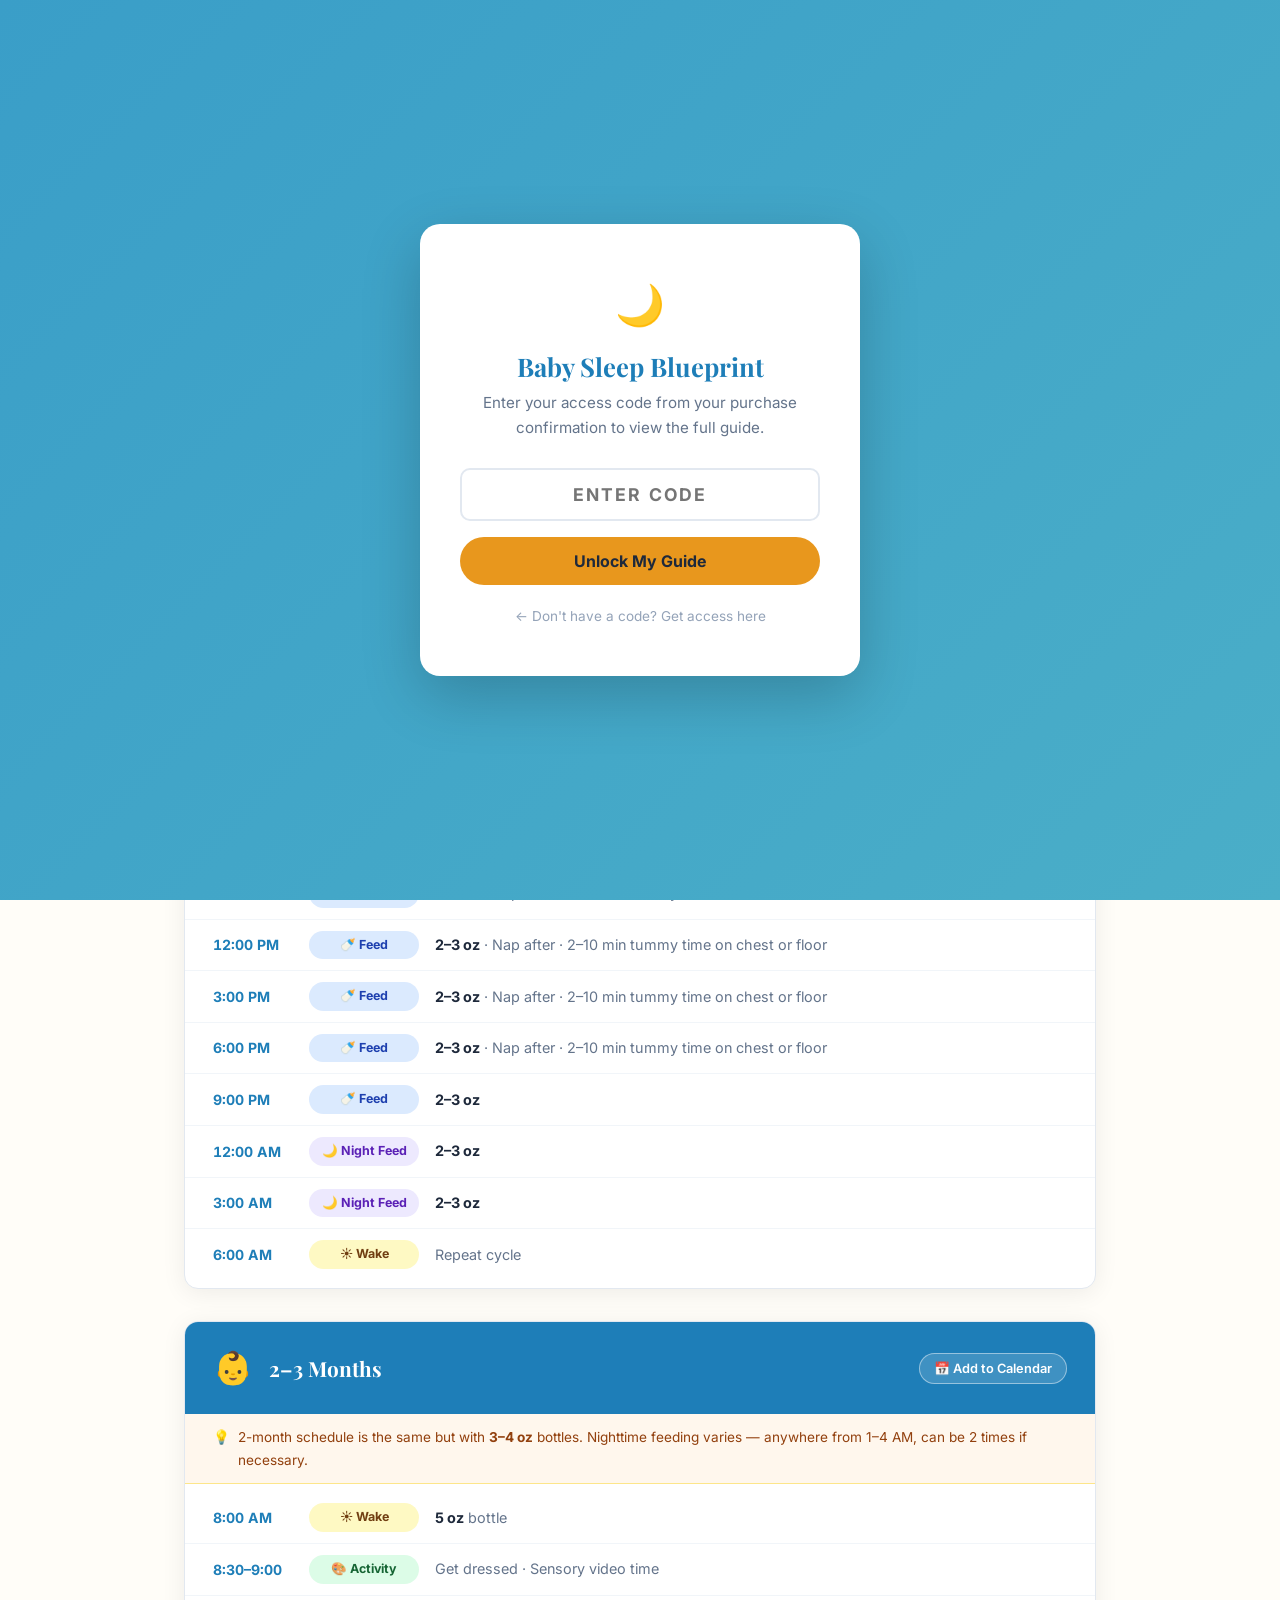
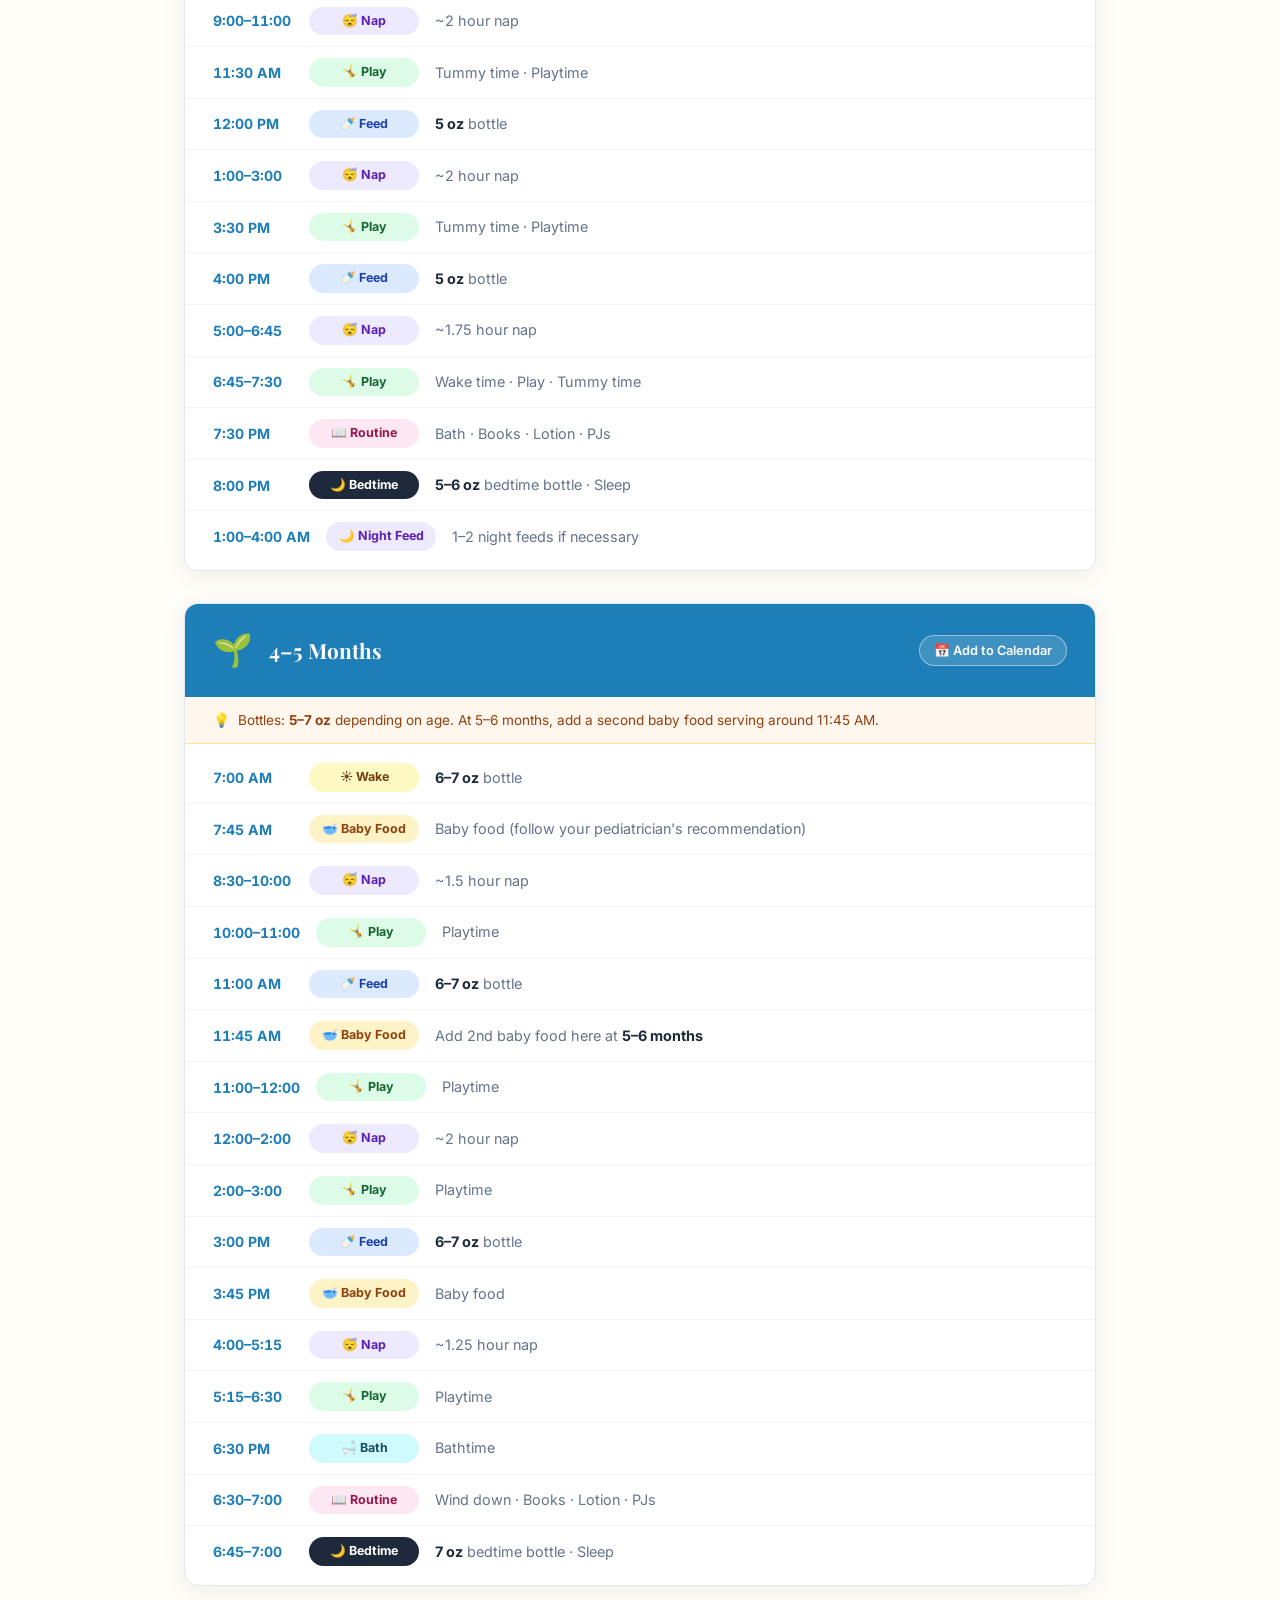
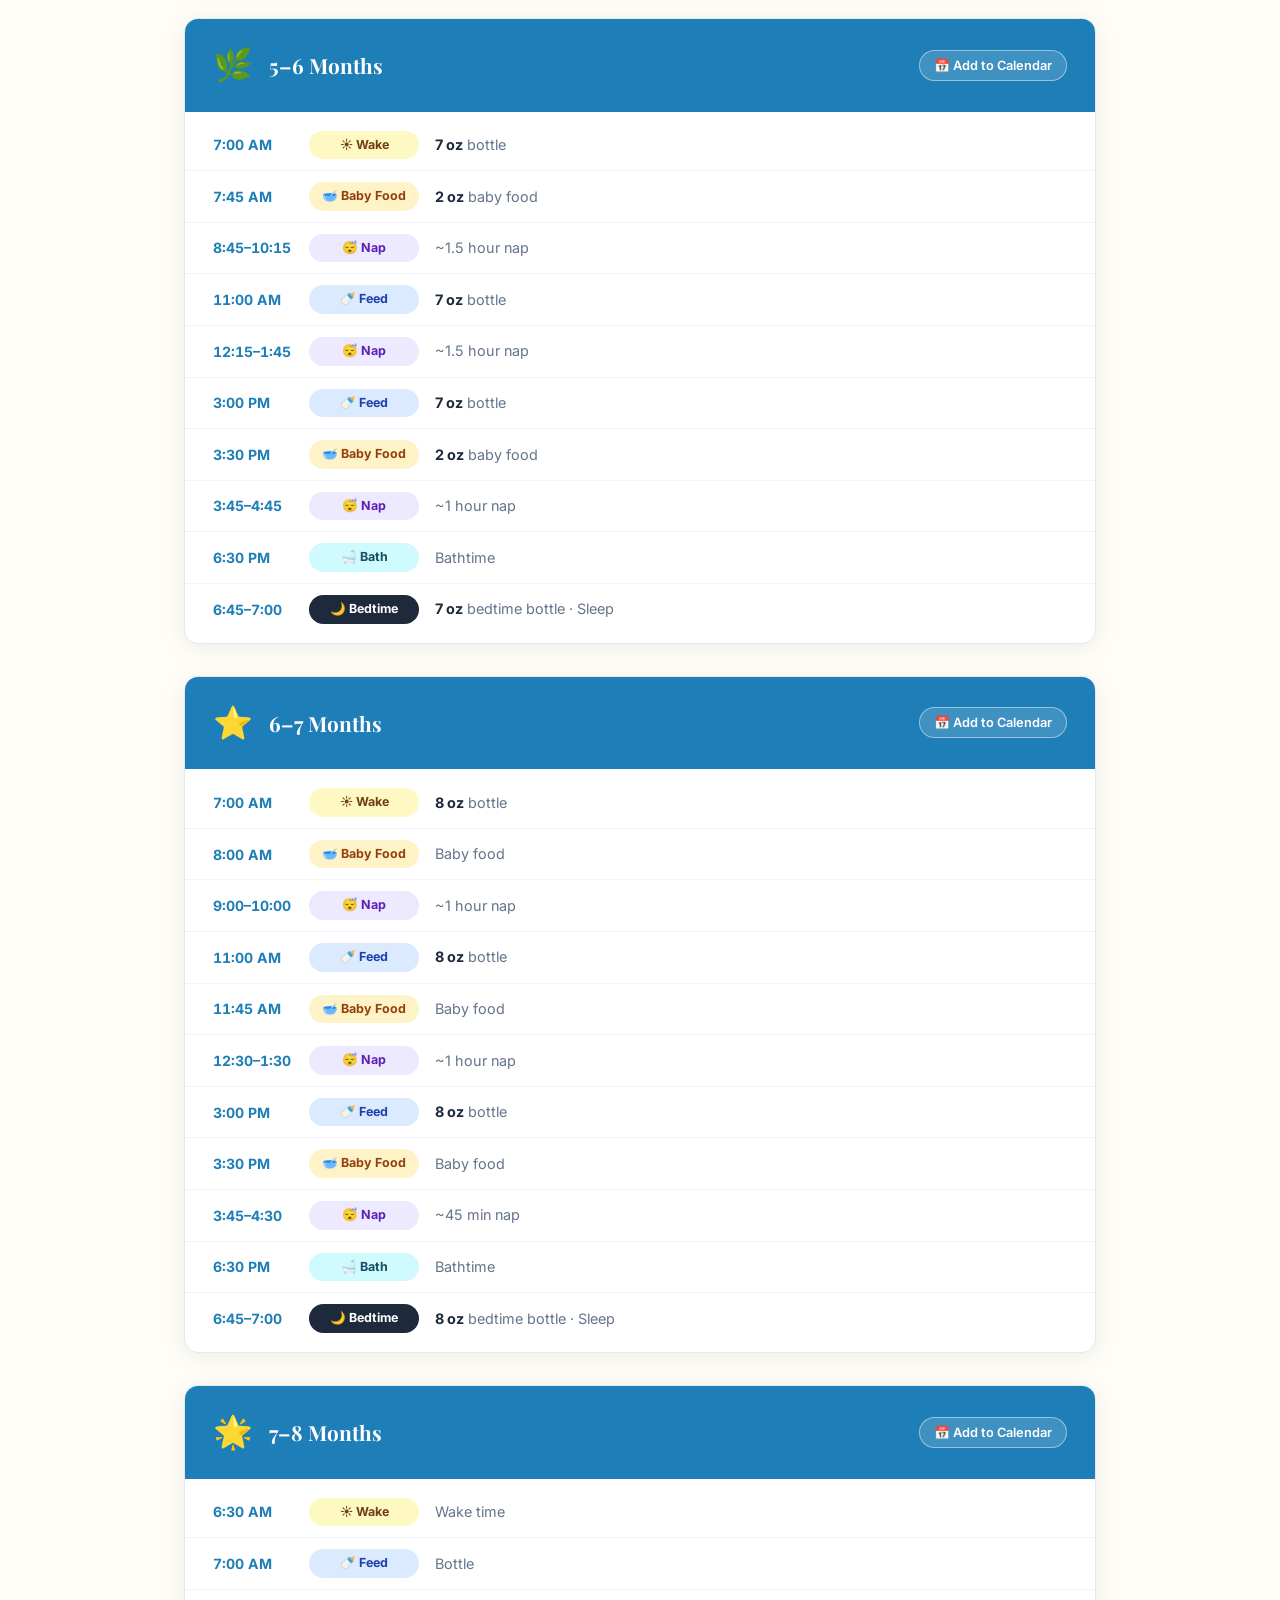
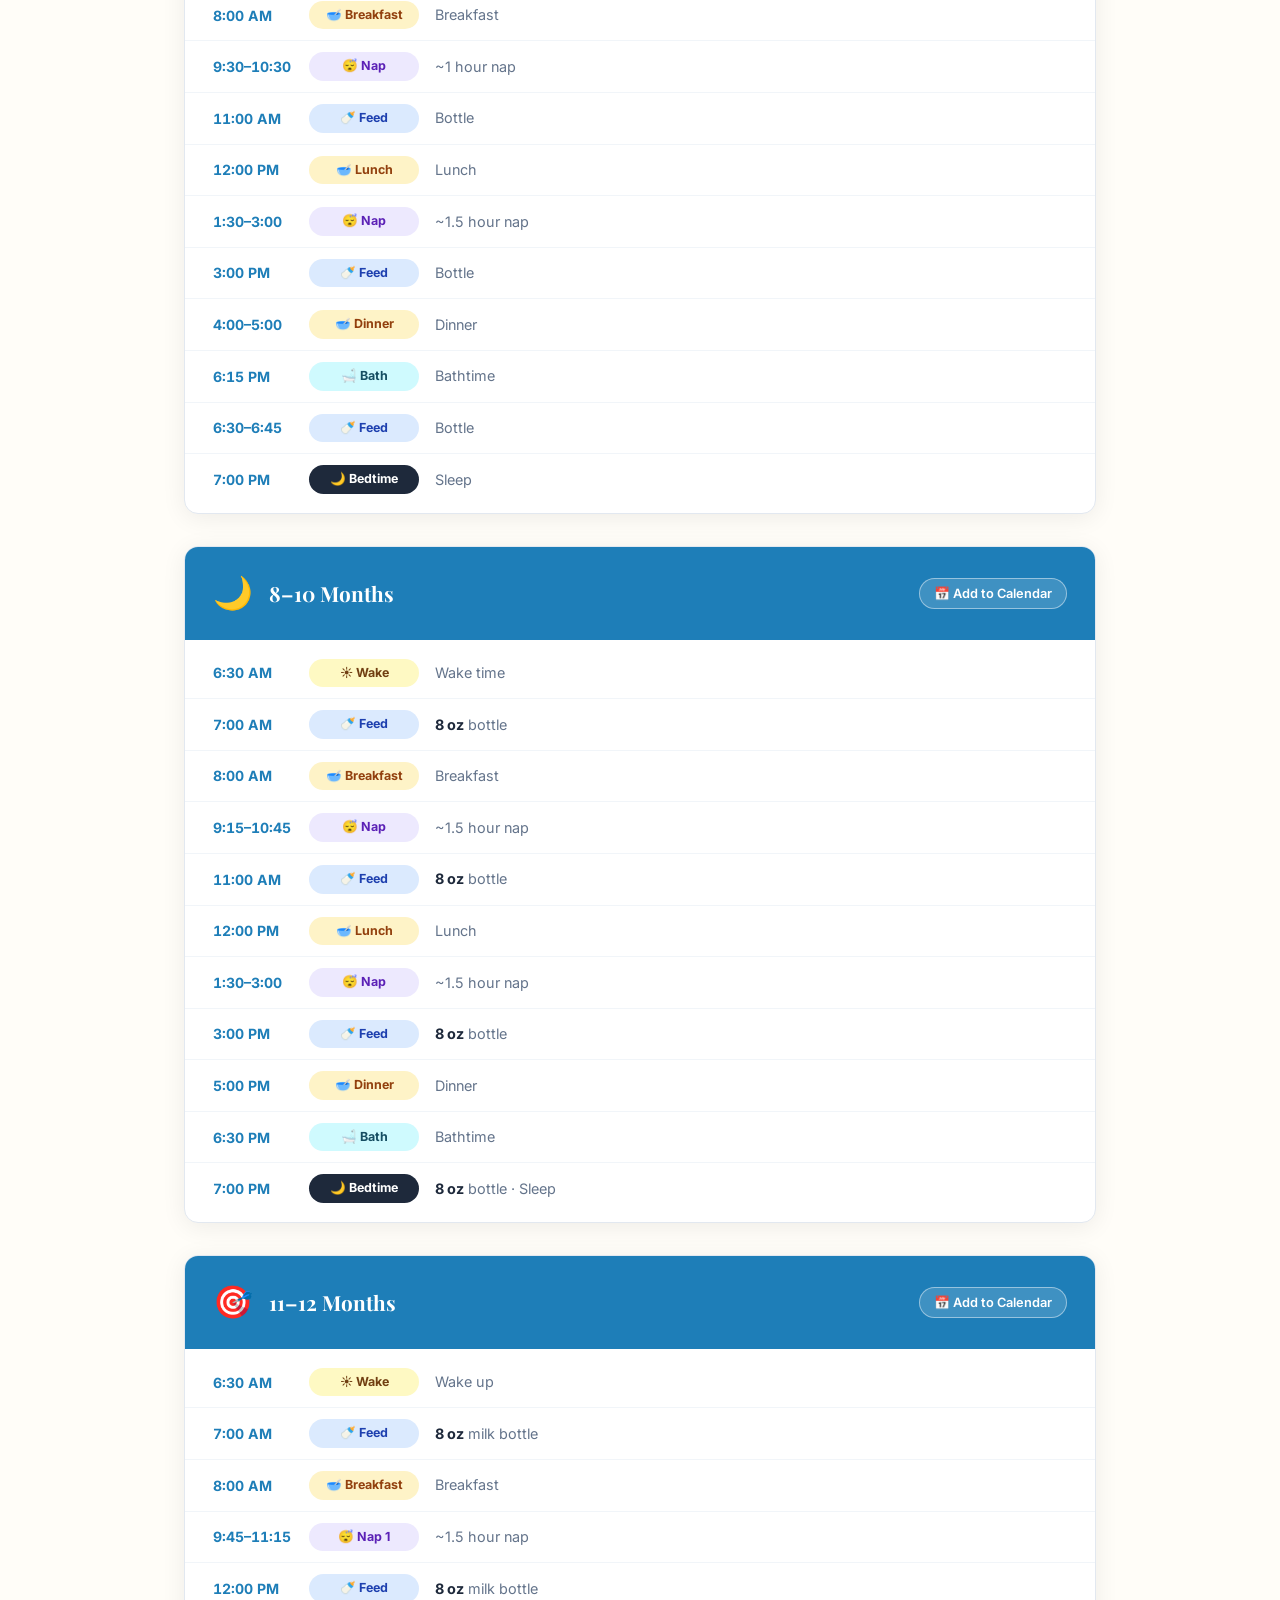
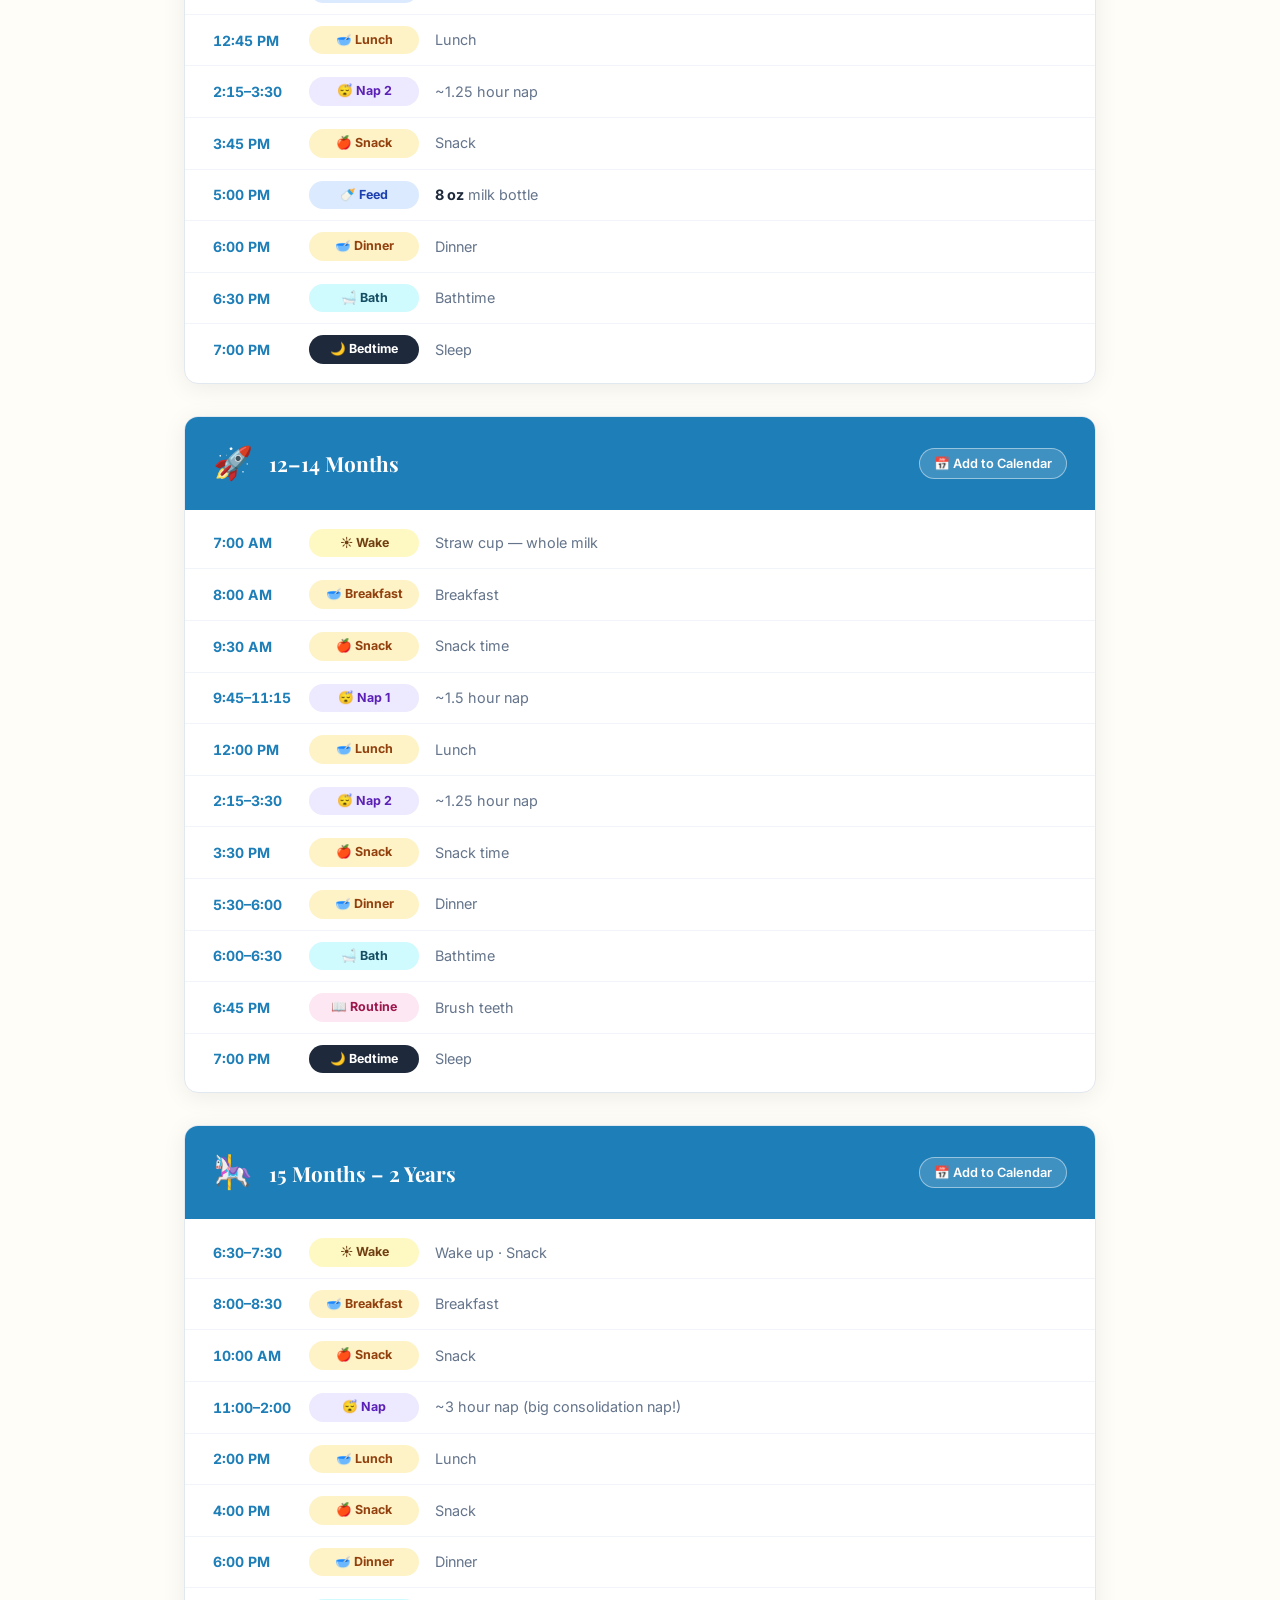
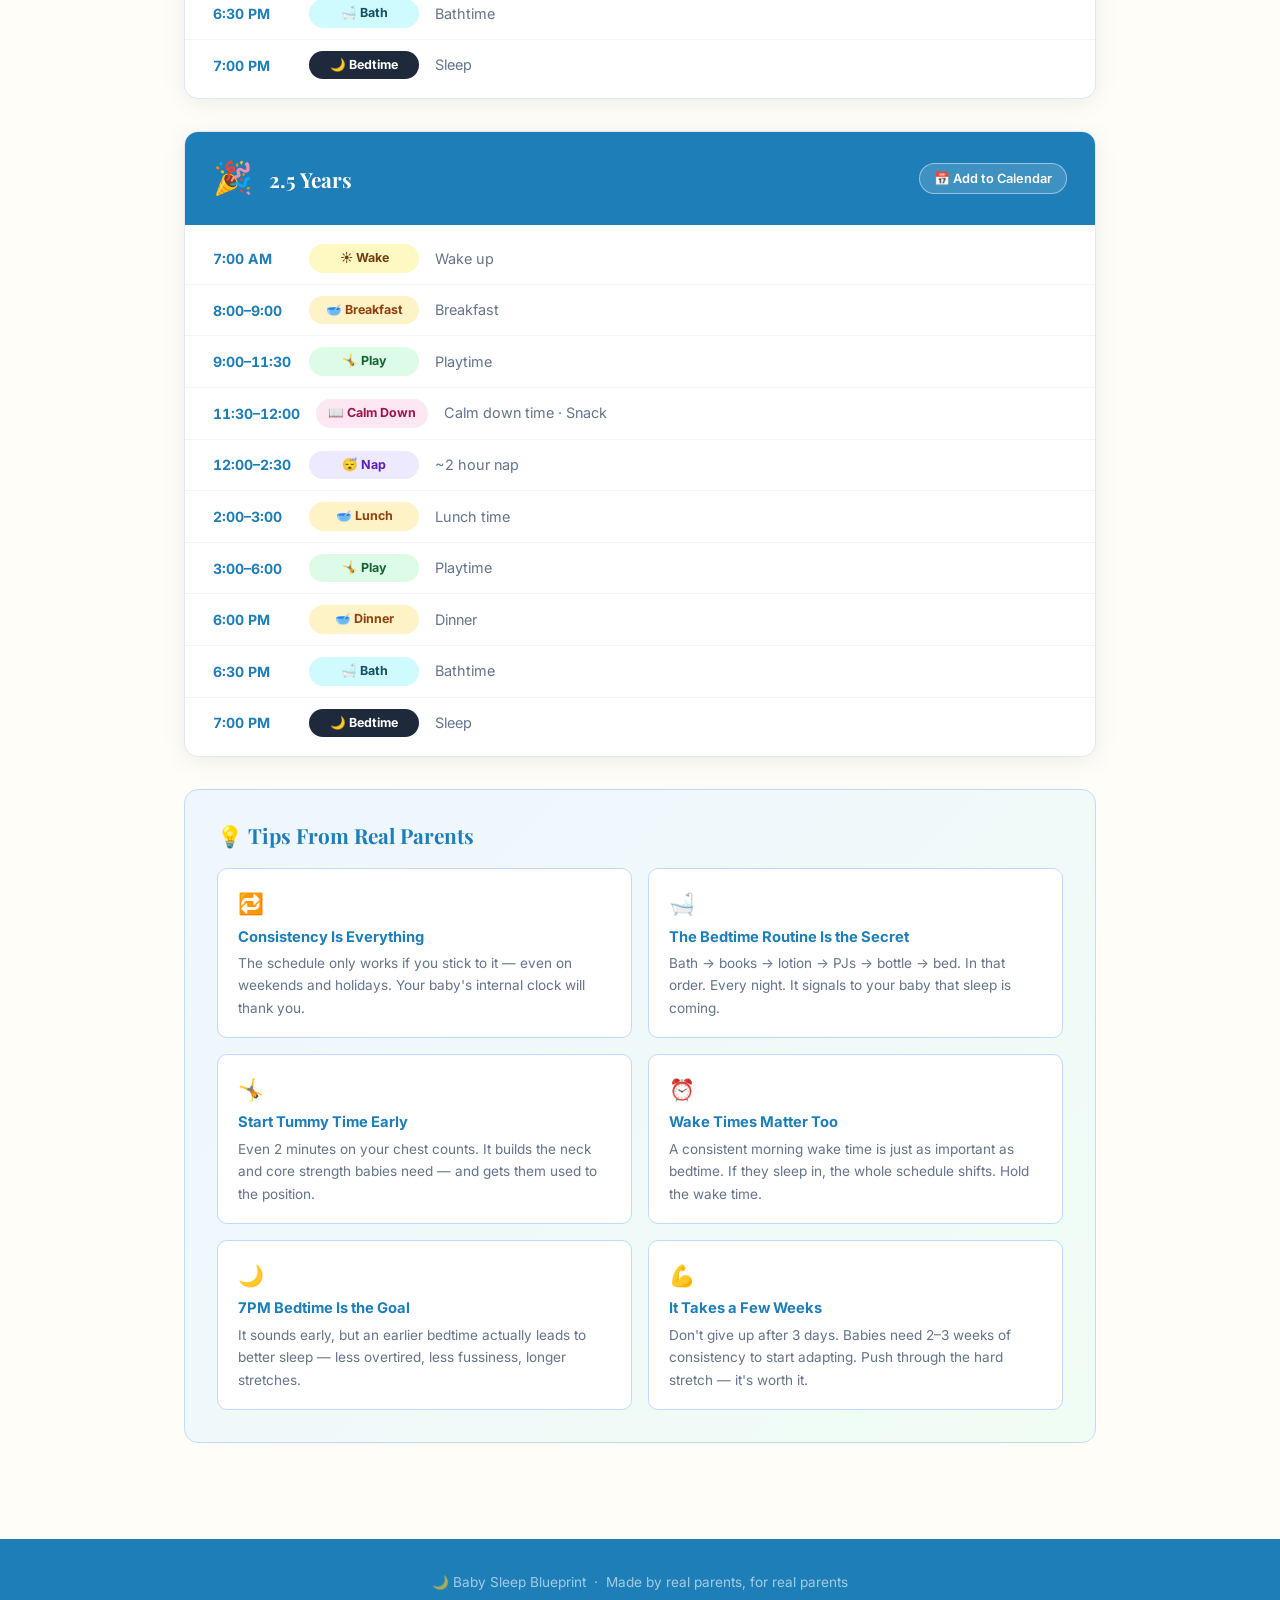
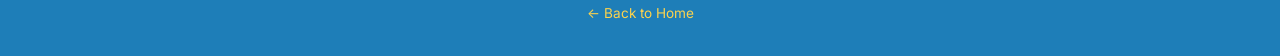
==== commit 7ed7d316: "Add files via upload" ====
--- a/schedule.html
+++ b/schedule.html
@@ -38,6 +38,50 @@
     #access-error { color: #DC2626; font-size: 0.88rem; margin-top: 12px; display: none; }
     #access-back { display: block; margin-top: 20px; color: #94A3B8; font-size: 0.85rem; text-decoration: none; }
     #access-back:hover { color: #1E7EB8; }
+
+    /* ── Calendar Modal ── */
+    #cal-modal-overlay {
+      display: none; position: fixed; inset: 0; z-index: 9998;
+      background: rgba(0,0,0,0.55);
+      align-items: center; justify-content: center; padding: 24px;
+    }
+    #cal-modal-overlay.open { display: flex; }
+    #cal-modal {
+      background: #fff; border-radius: 20px; padding: 40px 36px;
+      max-width: 420px; width: 100%; text-align: center;
+      box-shadow: 0 20px 60px rgba(0,0,0,0.25); position: relative;
+    }
+    #cal-modal-icon { font-size: 2.5rem; margin-bottom: 12px; }
+    #cal-modal h3 { font-family: 'Playfair Display', serif; color: #1E7EB8; font-size: 1.3rem; margin-bottom: 8px; }
+    #cal-modal-desc { color: #64748B; font-size: 0.9rem; margin-bottom: 24px; }
+    .cal-btn {
+      display: flex; align-items: center; justify-content: center; gap: 10px;
+      width: 100%; padding: 14px 20px; border-radius: 50px;
+      font-size: 0.95rem; font-weight: 700; cursor: pointer;
+      text-decoration: none; font-family: 'Inter', sans-serif;
+      transition: all 0.2s; margin-bottom: 12px; border: none; box-sizing: border-box;
+    }
+    .cal-btn-ics { background: #1E7EB8; color: #fff; }
+    .cal-btn-ics:hover { background: #1a6fa3; transform: translateY(-1px); box-shadow: 0 6px 20px rgba(30,126,184,0.3); }
+    .cal-btn-google { background: #fff; color: #1E293B; border: 2px solid #E2E8F0; }
+    .cal-btn-google:hover { border-color: #1E7EB8; transform: translateY(-1px); }
+    .cal-note { font-size: 0.78rem; color: #94A3B8; margin-top: 4px; }
+    #cal-modal-close {
+      position: absolute; top: 16px; right: 20px;
+      background: none; border: none; font-size: 1.6rem;
+      color: #94A3B8; cursor: pointer; line-height: 1; padding: 4px;
+    }
+    #cal-modal-close:hover { color: #1E293B; }
+    .btn-calendar {
+      margin-left: auto;
+      background: rgba(255,255,255,0.15);
+      border: 1.5px solid rgba(255,255,255,0.45);
+      color: #fff; padding: 7px 14px; border-radius: 50px;
+      font-size: 0.8rem; font-weight: 600; cursor: pointer;
+      font-family: 'Inter', sans-serif; transition: all 0.2s;
+      white-space: nowrap; flex-shrink: 0;
+    }
+    .btn-calendar:hover { background: rgba(255,255,255,0.28); }
   </style>
 </head>
 <body>
@@ -116,6 +160,7 @@
     <div class="schedule-block-header">
       <span class="age-icon">🐣</span>
       <h2>Newborn</h2>
+      <button class="btn-calendar" onclick="openCalModal('newborn')">📅 Add to Calendar</button>
     </div>
     <div class="schedule-block-note">
       💡 <span>Nighttime feeds can be closer together. When they first came home, sometimes every hour to hour and a half. Bath every 2–4 days with a washcloth before the umbilical cord falls off.</span>
@@ -174,6 +219,7 @@
     <div class="schedule-block-header">
       <span class="age-icon">👶</span>
       <h2>2–3 Months</h2>
+      <button class="btn-calendar" onclick="openCalModal('2-3months')">📅 Add to Calendar</button>
     </div>
     <div class="schedule-block-note">
       💡 <span>2-month schedule is the same but with <strong>3–4 oz</strong> bottles. Nighttime feeding varies — anywhere from 1–4 AM, can be 2 times if necessary.</span>
@@ -252,6 +298,7 @@
     <div class="schedule-block-header">
       <span class="age-icon">🌱</span>
       <h2>4–5 Months</h2>
+      <button class="btn-calendar" onclick="openCalModal('4-5months')">📅 Add to Calendar</button>
     </div>
     <div class="schedule-block-note">
       💡 <span>Bottles: <strong>5–7 oz</strong> depending on age. At 5–6 months, add a second baby food serving around 11:45 AM.</span>
@@ -345,6 +392,7 @@
     <div class="schedule-block-header">
       <span class="age-icon">🌿</span>
       <h2>5–6 Months</h2>
+      <button class="btn-calendar" onclick="openCalModal('5-6months')">📅 Add to Calendar</button>
     </div>
     <div class="schedule-entries">
       <div class="schedule-entry">
@@ -405,6 +453,7 @@
     <div class="schedule-block-header">
       <span class="age-icon">⭐</span>
       <h2>6–7 Months</h2>
+      <button class="btn-calendar" onclick="openCalModal('6-7months')">📅 Add to Calendar</button>
     </div>
     <div class="schedule-entries">
       <div class="schedule-entry">
@@ -470,6 +519,7 @@
     <div class="schedule-block-header">
       <span class="age-icon">🌟</span>
       <h2>7–8 Months</h2>
+      <button class="btn-calendar" onclick="openCalModal('7-8months')">📅 Add to Calendar</button>
     </div>
     <div class="schedule-entries">
       <div class="schedule-entry">
@@ -540,6 +590,7 @@
     <div class="schedule-block-header">
       <span class="age-icon">🌙</span>
       <h2>8–10 Months</h2>
+      <button class="btn-calendar" onclick="openCalModal('8-10months')">📅 Add to Calendar</button>
     </div>
     <div class="schedule-entries">
       <div class="schedule-entry">
@@ -605,6 +656,7 @@
     <div class="schedule-block-header">
       <span class="age-icon">🎯</span>
       <h2>11–12 Months</h2>
+      <button class="btn-calendar" onclick="openCalModal('11-12months')">📅 Add to Calendar</button>
     </div>
     <div class="schedule-entries">
       <div class="schedule-entry">
@@ -675,6 +727,7 @@
     <div class="schedule-block-header">
       <span class="age-icon">🚀</span>
       <h2>12–14 Months</h2>
+      <button class="btn-calendar" onclick="openCalModal('12-14months')">📅 Add to Calendar</button>
     </div>
     <div class="schedule-entries">
       <div class="schedule-entry">
@@ -740,6 +793,7 @@
     <div class="schedule-block-header">
       <span class="age-icon">🎠</span>
       <h2>15 Months – 2 Years</h2>
+      <button class="btn-calendar" onclick="openCalModal('15m-2years')">📅 Add to Calendar</button>
     </div>
     <div class="schedule-entries">
       <div class="schedule-entry">
@@ -795,6 +849,7 @@
     <div class="schedule-block-header">
       <span class="age-icon">🎉</span>
       <h2>2.5 Years</h2>
+      <button class="btn-calendar" onclick="openCalModal('2-5years')">📅 Add to Calendar</button>
     </div>
     <div class="schedule-entries">
       <div class="schedule-entry">
@@ -889,11 +944,260 @@
 
 </div>
 
+<!-- CALENDAR MODAL -->
+<div id="cal-modal-overlay" onclick="if(event.target===this)closeCalModal()">
+  <div id="cal-modal">
+    <button id="cal-modal-close" onclick="closeCalModal()">&#x2715;</button>
+    <div id="cal-modal-icon">📅</div>
+    <h3 id="cal-modal-title">Add to Your Calendar</h3>
+    <p id="cal-modal-desc">Sync daily reminders for feeds, naps, and bedtime to your calendar app.</p>
+    <button class="cal-btn cal-btn-ics" onclick="downloadICS()">
+      <svg width="18" height="18" viewBox="0 0 24 24" fill="none" stroke="currentColor" stroke-width="2.5" stroke-linecap="round" stroke-linejoin="round"><path d="M21 15v4a2 2 0 0 1-2 2H5a2 2 0 0 1-2-2v-4"/><polyline points="7 10 12 15 17 10"/><line x1="12" y1="15" x2="12" y2="3"/></svg>
+      Download for Apple / Outlook (.ics)
+    </button>
+    <a id="cal-btn-google" class="cal-btn cal-btn-google" href="#" target="_blank" rel="noopener">
+      <svg width="18" height="18" viewBox="0 0 24 24" xmlns="http://www.w3.org/2000/svg"><path fill="#4285F4" d="M22.56 12.25c0-.78-.07-1.53-.2-2.25H12v4.26h5.92c-.26 1.37-1.04 2.53-2.21 3.31v2.77h3.57c2.08-1.92 3.28-4.74 3.28-8.09z"/><path fill="#34A853" d="M12 23c2.97 0 5.46-.98 7.28-2.66l-3.57-2.77c-.98.66-2.23 1.06-3.71 1.06-2.86 0-5.29-1.93-6.16-4.53H2.18v2.84C3.99 20.53 7.7 23 12 23z"/><path fill="#FBBC05" d="M5.84 14.09c-.22-.66-.35-1.36-.35-2.09s.13-1.43.35-2.09V7.07H2.18C1.43 8.55 1 10.22 1 12s.43 3.45 1.18 4.93l2.85-2.22.81-.62z"/><path fill="#EA4335" d="M12 5.38c1.62 0 3.06.56 4.21 1.64l3.15-3.15C17.45 2.09 14.97 1 12 1 7.7 1 3.99 3.47 2.18 7.07l3.66 2.84c.87-2.6 3.3-4.53 6.16-4.53z"/></svg>
+      Open in Google Calendar
+    </a>
+    <p class="cal-note">The .ics file works with Apple Calendar, Outlook, and any standard calendar app.</p>
+  </div>
+</div>
+
 <!-- FOOTER -->
 <footer>
   <p>🌙 Baby Sleep Blueprint &nbsp;·&nbsp; Made by real parents, for real parents</p>
   <p style="margin-top:8px;"><a href="index.html">← Back to Home</a></p>
 </footer>
 
+<script>
+// ── Calendar Sync ──────────────────────────────────────────────────────
+var calendarSchedules = {
+  'newborn': {
+    label: 'Newborn Baby Sleep Schedule',
+    events: [
+      { time: '06:00', dur: 30,  title: 'Wake & Feed (2–3 oz)' },
+      { time: '09:00', dur: 30,  title: 'Feed + Tummy Time (2–3 oz)' },
+      { time: '12:00', dur: 30,  title: 'Feed + Tummy Time (2–3 oz)' },
+      { time: '15:00', dur: 30,  title: 'Feed + Tummy Time (2–3 oz)' },
+      { time: '18:00', dur: 30,  title: 'Evening Feed (2–3 oz)' },
+      { time: '21:00', dur: 30,  title: 'Bedtime Feed (2–3 oz)' },
+      { time: '00:00', dur: 30,  title: 'Night Feed (2–3 oz)' },
+      { time: '03:00', dur: 30,  title: 'Night Feed (2–3 oz)' }
+    ]
+  },
+  '2-3months': {
+    label: '2–3 Month Baby Sleep Schedule',
+    events: [
+      { time: '08:00', dur: 30,  title: 'Wake & Bottle (5 oz)' },
+      { time: '09:00', dur: 120, title: 'Nap (~2 hours)' },
+      { time: '12:00', dur: 30,  title: 'Bottle (5 oz)' },
+      { time: '13:00', dur: 120, title: 'Nap (~2 hours)' },
+      { time: '16:00', dur: 30,  title: 'Bottle (5 oz)' },
+      { time: '17:00', dur: 105, title: 'Nap (~1.75 hours)' },
+      { time: '19:30', dur: 30,  title: 'Bedtime Routine — Bath · Books · Lotion' },
+      { time: '20:00', dur: 30,  title: 'Bedtime Bottle (5–6 oz)' }
+    ]
+  },
+  '4-5months': {
+    label: '4–5 Month Baby Sleep Schedule',
+    events: [
+      { time: '07:00', dur: 30,  title: 'Wake & Bottle (6–7 oz)' },
+      { time: '08:30', dur: 90,  title: 'Nap (~1.5 hours)' },
+      { time: '11:00', dur: 30,  title: 'Bottle (6–7 oz) + Baby Food' },
+      { time: '12:00', dur: 120, title: 'Nap (~2 hours)' },
+      { time: '15:00', dur: 30,  title: 'Bottle (6–7 oz) + Baby Food' },
+      { time: '16:00', dur: 75,  title: 'Nap (~1.25 hours)' },
+      { time: '18:30', dur: 30,  title: 'Bathtime' },
+      { time: '19:00', dur: 30,  title: 'Bedtime Bottle (7 oz)' }
+    ]
+  },
+  '5-6months': {
+    label: '5–6 Month Baby Sleep Schedule',
+    events: [
+      { time: '07:00', dur: 30,  title: 'Wake & Bottle (7 oz) + Baby Food' },
+      { time: '08:45', dur: 90,  title: 'Nap (~1.5 hours)' },
+      { time: '11:00', dur: 30,  title: 'Bottle (7 oz)' },
+      { time: '12:15', dur: 90,  title: 'Nap (~1.5 hours)' },
+      { time: '15:00', dur: 30,  title: 'Bottle (7 oz) + Baby Food' },
+      { time: '15:45', dur: 60,  title: 'Nap (~1 hour)' },
+      { time: '18:30', dur: 30,  title: 'Bathtime' },
+      { time: '19:00', dur: 30,  title: 'Bedtime Bottle (7 oz)' }
+    ]
+  },
+  '6-7months': {
+    label: '6–7 Month Baby Sleep Schedule',
+    events: [
+      { time: '07:00', dur: 30,  title: 'Wake & Bottle (8 oz)' },
+      { time: '09:00', dur: 60,  title: 'Nap (~1 hour)' },
+      { time: '11:00', dur: 30,  title: 'Bottle (8 oz) + Baby Food' },
+      { time: '12:30', dur: 60,  title: 'Nap (~1 hour)' },
+      { time: '15:00', dur: 30,  title: 'Bottle (8 oz) + Baby Food' },
+      { time: '15:45', dur: 45,  title: 'Nap (~45 min)' },
+      { time: '18:30', dur: 30,  title: 'Bathtime' },
+      { time: '19:00', dur: 30,  title: 'Bedtime Bottle (8 oz)' }
+    ]
+  },
+  '7-8months': {
+    label: '7–8 Month Baby Sleep Schedule',
+    events: [
+      { time: '06:30', dur: 30,  title: 'Wake Up' },
+      { time: '07:00', dur: 30,  title: 'Bottle + Breakfast' },
+      { time: '09:30', dur: 60,  title: 'Nap (~1 hour)' },
+      { time: '11:00', dur: 30,  title: 'Bottle + Lunch' },
+      { time: '13:30', dur: 90,  title: 'Nap (~1.5 hours)' },
+      { time: '15:00', dur: 30,  title: 'Bottle + Dinner' },
+      { time: '18:15', dur: 30,  title: 'Bathtime' },
+      { time: '19:00', dur: 30,  title: 'Bedtime Bottle' }
+    ]
+  },
+  '8-10months': {
+    label: '8–10 Month Baby Sleep Schedule',
+    events: [
+      { time: '06:30', dur: 30,  title: 'Wake Up' },
+      { time: '07:00', dur: 30,  title: 'Bottle (8 oz) + Breakfast' },
+      { time: '09:15', dur: 90,  title: 'Nap (~1.5 hours)' },
+      { time: '11:00', dur: 30,  title: 'Bottle (8 oz) + Lunch' },
+      { time: '13:30', dur: 90,  title: 'Nap (~1.5 hours)' },
+      { time: '15:00', dur: 30,  title: 'Bottle (8 oz) + Dinner' },
+      { time: '18:30', dur: 30,  title: 'Bathtime' },
+      { time: '19:00', dur: 30,  title: 'Bedtime Bottle (8 oz)' }
+    ]
+  },
+  '11-12months': {
+    label: '11–12 Month Baby Sleep Schedule',
+    events: [
+      { time: '06:30', dur: 30,  title: 'Wake Up' },
+      { time: '07:00', dur: 30,  title: 'Milk Bottle (8 oz) + Breakfast' },
+      { time: '09:45', dur: 90,  title: 'Nap 1 (~1.5 hours)' },
+      { time: '12:00', dur: 30,  title: 'Milk Bottle (8 oz) + Lunch' },
+      { time: '14:15', dur: 75,  title: 'Nap 2 (~1.25 hours)' },
+      { time: '17:00', dur: 30,  title: 'Milk Bottle (8 oz) + Dinner' },
+      { time: '18:30', dur: 30,  title: 'Bathtime' },
+      { time: '19:00', dur: 30,  title: 'Bedtime' }
+    ]
+  },
+  '12-14months': {
+    label: '12–14 Month Baby Sleep Schedule',
+    events: [
+      { time: '07:00', dur: 30,  title: 'Wake Up — Whole Milk' },
+      { time: '08:00', dur: 30,  title: 'Breakfast' },
+      { time: '09:45', dur: 90,  title: 'Nap 1 (~1.5 hours)' },
+      { time: '12:00', dur: 30,  title: 'Lunch' },
+      { time: '14:15', dur: 75,  title: 'Nap 2 (~1.25 hours)' },
+      { time: '17:30', dur: 30,  title: 'Dinner' },
+      { time: '18:00', dur: 30,  title: 'Bathtime' },
+      { time: '19:00', dur: 30,  title: 'Bedtime' }
+    ]
+  },
+  '15m-2years': {
+    label: '15 Month–2 Year Baby Sleep Schedule',
+    events: [
+      { time: '07:00', dur: 30,  title: 'Wake Up + Snack' },
+      { time: '08:00', dur: 30,  title: 'Breakfast' },
+      { time: '11:00', dur: 180, title: 'Nap (~3 hours)' },
+      { time: '14:00', dur: 30,  title: 'Lunch' },
+      { time: '18:00', dur: 30,  title: 'Dinner' },
+      { time: '18:30', dur: 30,  title: 'Bathtime' },
+      { time: '19:00', dur: 30,  title: 'Bedtime' }
+    ]
+  },
+  '2-5years': {
+    label: '2.5 Year Sleep Schedule',
+    events: [
+      { time: '07:00', dur: 30,  title: 'Wake Up' },
+      { time: '08:00', dur: 60,  title: 'Breakfast' },
+      { time: '12:00', dur: 150, title: 'Nap (~2 hours)' },
+      { time: '14:00', dur: 30,  title: 'Lunch' },
+      { time: '18:00', dur: 30,  title: 'Dinner' },
+      { time: '18:30', dur: 30,  title: 'Bathtime' },
+      { time: '19:00', dur: 30,  title: 'Bedtime' }
+    ]
+  }
+};
+
+var currentCalScheduleId = null;
+
+function openCalModal(id) {
+  currentCalScheduleId = id;
+  var schedule = calendarSchedules[id];
+  var shortName = schedule.label.replace(' Baby Sleep Schedule','').replace(' Sleep Schedule','');
+  document.getElementById('cal-modal-desc').textContent =
+    'Sync daily reminders for the ' + shortName + ' straight to your calendar app.';
+
+  var bedtime = null;
+  for (var i = 0; i < schedule.events.length; i++) {
+    if (schedule.events[i].title.toLowerCase().indexOf('bedtime') !== -1) {
+      bedtime = schedule.events[i]; break;
+    }
+  }
+  if (bedtime) {
+    var today = new Date();
+    var d = today.toISOString().slice(0,10).replace(/-/g,'');
+    var parts = bedtime.time.split(':');
+    var h = parseInt(parts[0], 10), m = parseInt(parts[1], 10);
+    var totalEnd = h * 60 + m + bedtime.dur;
+    var eh = Math.floor(totalEnd / 60) % 24, em = totalEnd % 60;
+    var start = d + 'T' + pad(h) + pad(m) + '00';
+    var end   = d + 'T' + pad(eh) + pad(em) + '00';
+    var url = 'https://calendar.google.com/calendar/render?action=TEMPLATE'
+      + '&text=' + encodeURIComponent(schedule.label + ' \u2014 Bedtime')
+      + '&dates=' + start + '/' + end
+      + '&recur=' + encodeURIComponent('RRULE:FREQ=DAILY')
+      + '&details=' + encodeURIComponent('Baby Sleep Blueprint daily bedtime reminder. Visit mybabysleepblueprint.com for the full schedule.');
+    document.getElementById('cal-btn-google').href = url;
+  }
+  document.getElementById('cal-modal-overlay').classList.add('open');
+}
+
+function closeCalModal() {
+  document.getElementById('cal-modal-overlay').classList.remove('open');
+}
+
+function pad(n) { return String(n).padStart(2,'0'); }
+
+function downloadICS() {
+  var schedule = calendarSchedules[currentCalScheduleId];
+  if (!schedule) return;
+  var today = new Date();
+  var dateStr = today.toISOString().slice(0,10).replace(/-/g,'');
+  var nowStr = new Date().toISOString().replace(/[-:.]/g,'').slice(0,15) + 'Z';
+  var lines = [
+    'BEGIN:VCALENDAR',
+    'VERSION:2.0',
+    'PRODID:-//Baby Sleep Blueprint//EN',
+    'CALSCALE:GREGORIAN',
+    'METHOD:PUBLISH',
+    'X-WR-CALNAME:' + schedule.label
+  ];
+  schedule.events.forEach(function(ev) {
+    var parts = ev.time.split(':');
+    var h = parseInt(parts[0], 10), m = parseInt(parts[1], 10);
+    var totalEnd = h * 60 + m + ev.dur;
+    var eh = Math.floor(totalEnd / 60) % 24, em = totalEnd % 60;
+    lines.push(
+      'BEGIN:VEVENT',
+      'UID:' + currentCalScheduleId + '-' + ev.time.replace(':','') + '@mybabysleepblueprint',
+      'DTSTAMP:' + nowStr,
+      'DTSTART:' + dateStr + 'T' + pad(h) + pad(m) + '00',
+      'DTEND:'   + dateStr + 'T' + pad(eh) + pad(em) + '00',
+      'RRULE:FREQ=DAILY',
+      'SUMMARY:' + ev.title,
+      'DESCRIPTION:Baby Sleep Blueprint \u2014 ' + schedule.label,
+      'END:VEVENT'
+    );
+  });
+  lines.push('END:VCALENDAR');
+  var blob = new Blob([lines.join('\r\n')], { type: 'text/calendar;charset=utf-8' });
+  var url = URL.createObjectURL(blob);
+  var a = document.createElement('a');
+  a.href = url; a.download = currentCalScheduleId + '-baby-sleep-schedule.ics';
+  document.body.appendChild(a); a.click();
+  document.body.removeChild(a); URL.revokeObjectURL(url);
+}
+
+document.addEventListener('keydown', function(e) {
+  if (e.key === 'Escape') closeCalModal();
+});
+</script>
 </body>
 </html>
